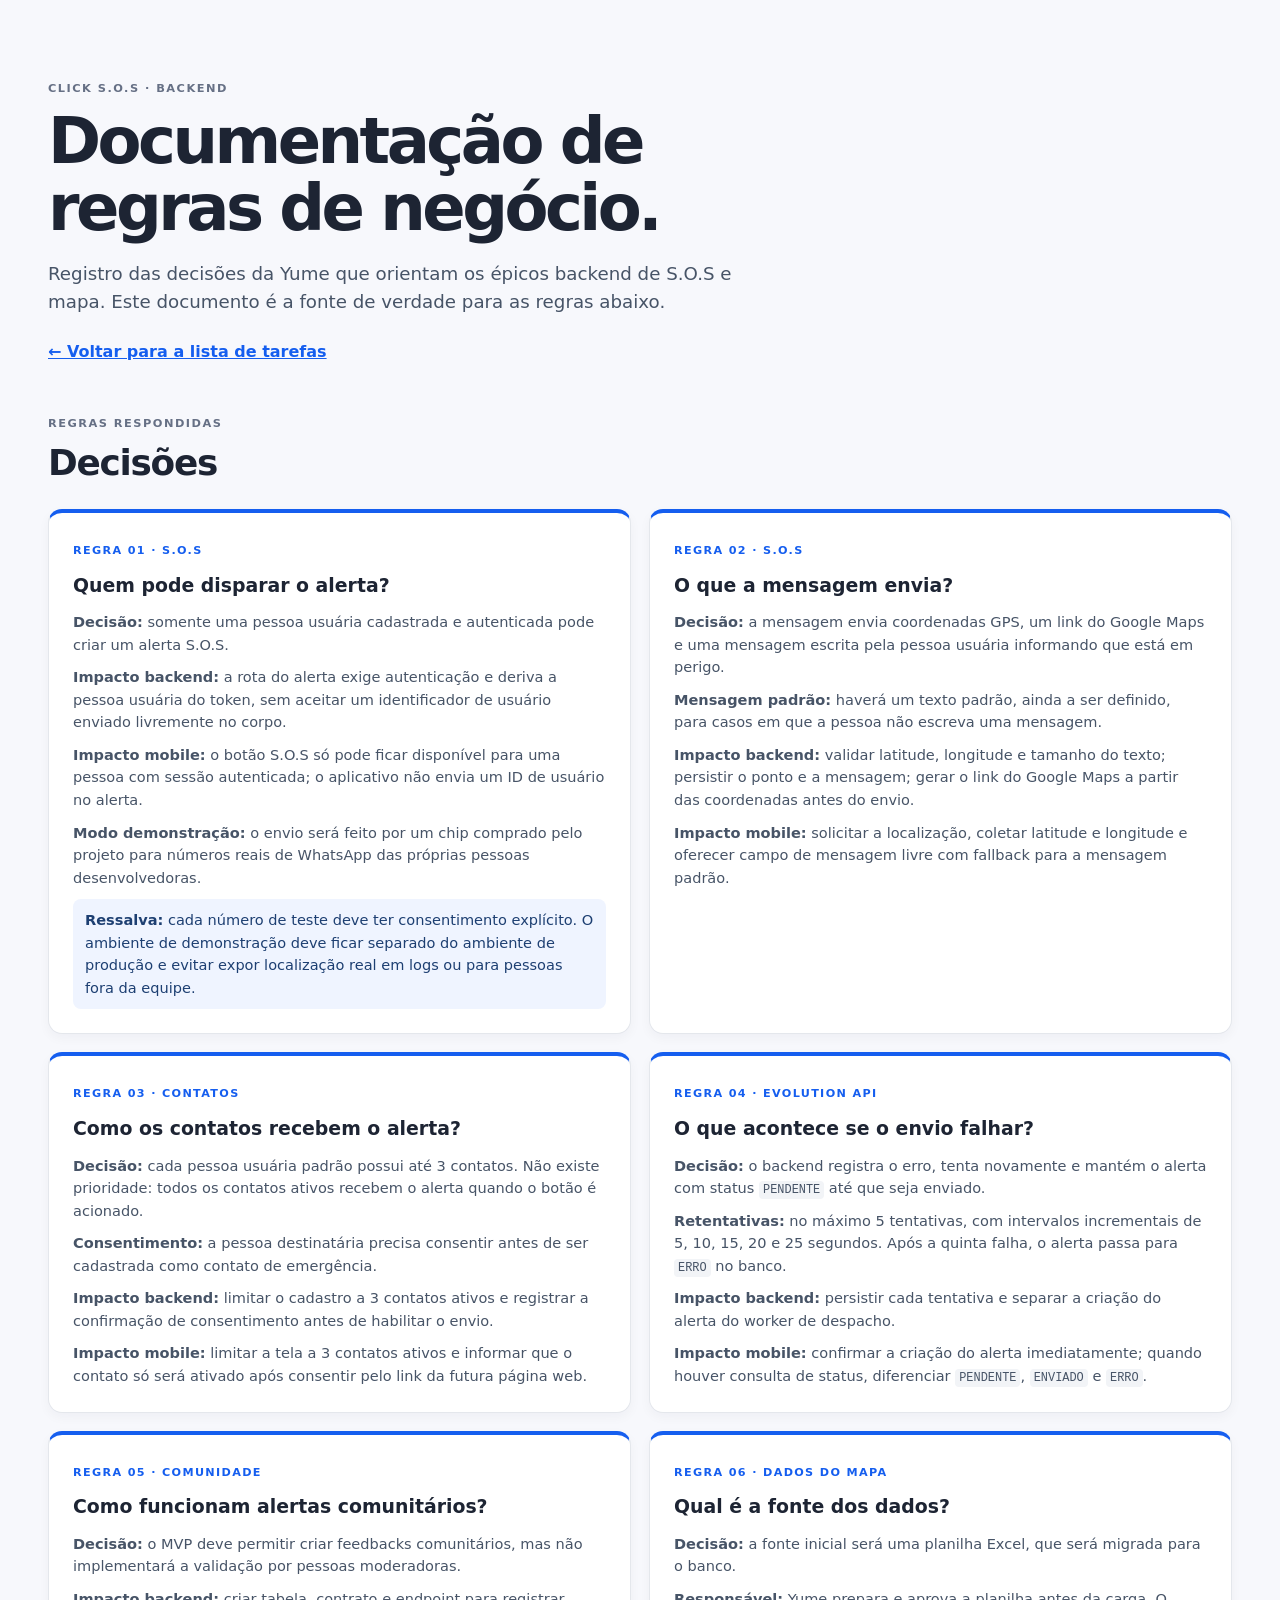
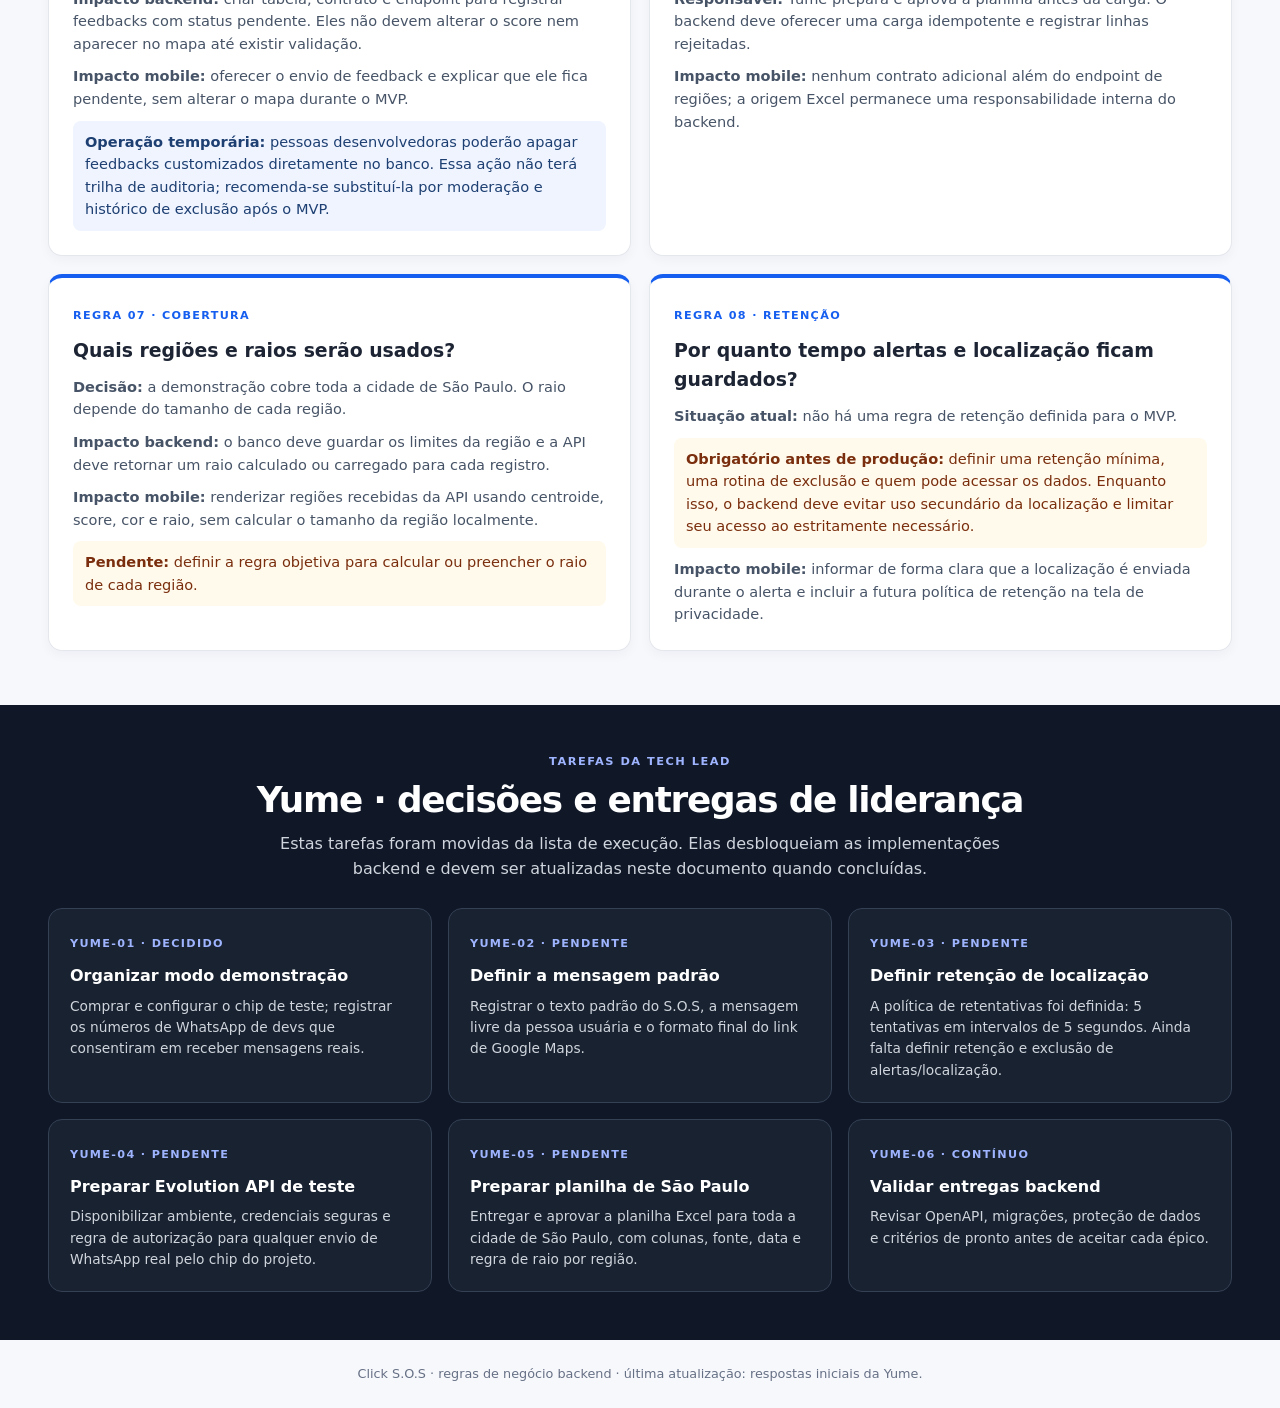
==== docs/business-rules.html @ d90eb865 "docs: prepare pages site structure" ====
<!doctype html>
<html lang="pt-BR">
  <head>
    <meta charset="utf-8" />
    <meta name="viewport" content="width=device-width, initial-scale=1" />
    <title>Click S.O.S — Documentação de regras de negócio</title>
    <link rel="stylesheet" href="styles.css" />
  </head>
  <body>
    <header class="hero rules-hero">
      <p class="eyebrow">CLICK S.O.S · BACKEND</p>
      <h1>Documentação de<br />regras de negócio.</h1>
      <p class="intro">Registro das decisões da Yume que orientam os épicos backend de S.O.S e mapa. Este documento é a fonte de verdade para as regras abaixo.</p>
      <p class="back-link"><a href="index.html">← Voltar para a lista de tarefas</a></p>
    </header>

    <main>
      <section class="answers" aria-labelledby="answers-title">
        <div class="section-heading">
          <p class="eyebrow">REGRAS RESPONDIDAS</p>
          <h2 id="answers-title">Decisões</h2>
        </div>

        <div class="answer-grid">
          <article class="answer-card">
            <span class="answer-id">REGRA 01 · S.O.S</span>
            <h3>Quem pode disparar o alerta?</h3>
            <p><strong>Decisão:</strong> somente uma pessoa usuária cadastrada e autenticada pode criar um alerta S.O.S.</p>
            <p><strong>Impacto backend:</strong> a rota do alerta exige autenticação e deriva a pessoa usuária do token, sem aceitar um identificador de usuário enviado livremente no corpo.</p>
            <p class="mobile-note"><strong>Impacto mobile:</strong> o botão S.O.S só pode ficar disponível para uma pessoa com sessão autenticada; o aplicativo não envia um ID de usuário no alerta.</p>
            <p><strong>Modo demonstração:</strong> o envio será feito por um chip comprado pelo projeto para números reais de WhatsApp das próprias pessoas desenvolvedoras.</p>
            <p class="note"><strong>Ressalva:</strong> cada número de teste deve ter consentimento explícito. O ambiente de demonstração deve ficar separado do ambiente de produção e evitar expor localização real em logs ou para pessoas fora da equipe.</p>
          </article>

          <article class="answer-card">
            <span class="answer-id">REGRA 02 · S.O.S</span>
            <h3>O que a mensagem envia?</h3>
            <p><strong>Decisão:</strong> a mensagem envia coordenadas GPS, um link do Google Maps e uma mensagem escrita pela pessoa usuária informando que está em perigo.</p>
            <p><strong>Mensagem padrão:</strong> haverá um texto padrão, ainda a ser definido, para casos em que a pessoa não escreva uma mensagem.</p>
            <p><strong>Impacto backend:</strong> validar latitude, longitude e tamanho do texto; persistir o ponto e a mensagem; gerar o link do Google Maps a partir das coordenadas antes do envio.</p>
            <p class="mobile-note"><strong>Impacto mobile:</strong> solicitar a localização, coletar latitude e longitude e oferecer campo de mensagem livre com fallback para a mensagem padrão.</p>
          </article>

          <article class="answer-card">
            <span class="answer-id">REGRA 03 · CONTATOS</span>
            <h3>Como os contatos recebem o alerta?</h3>
            <p><strong>Decisão:</strong> cada pessoa usuária padrão possui até 3 contatos. Não existe prioridade: todos os contatos ativos recebem o alerta quando o botão é acionado.</p>
            <p><strong>Consentimento:</strong> a pessoa destinatária precisa consentir antes de ser cadastrada como contato de emergência.</p>
            <p><strong>Impacto backend:</strong> limitar o cadastro a 3 contatos ativos e registrar a confirmação de consentimento antes de habilitar o envio.</p>
            <p class="mobile-note"><strong>Impacto mobile:</strong> limitar a tela a 3 contatos ativos e informar que o contato só será ativado após consentir pelo link da futura página web.</p>
          </article>

          <article class="answer-card">
            <span class="answer-id">REGRA 04 · EVOLUTION API</span>
            <h3>O que acontece se o envio falhar?</h3>
            <p><strong>Decisão:</strong> o backend registra o erro, tenta novamente e mantém o alerta com status <code>PENDENTE</code> até que seja enviado.</p>
            <p><strong>Retentativas:</strong> no máximo 5 tentativas, com intervalos incrementais de 5, 10, 15, 20 e 25 segundos. Após a quinta falha, o alerta passa para <code>ERRO</code> no banco.</p>
            <p><strong>Impacto backend:</strong> persistir cada tentativa e separar a criação do alerta do worker de despacho.</p>
            <p class="mobile-note"><strong>Impacto mobile:</strong> confirmar a criação do alerta imediatamente; quando houver consulta de status, diferenciar <code>PENDENTE</code>, <code>ENVIADO</code> e <code>ERRO</code>.</p>
          </article>

          <article class="answer-card">
            <span class="answer-id">REGRA 05 · COMUNIDADE</span>
            <h3>Como funcionam alertas comunitários?</h3>
            <p><strong>Decisão:</strong> o MVP deve permitir criar feedbacks comunitários, mas não implementará a validação por pessoas moderadoras.</p>
            <p><strong>Impacto backend:</strong> criar tabela, contrato e endpoint para registrar feedbacks com status pendente. Eles não devem alterar o score nem aparecer no mapa até existir validação.</p>
            <p class="mobile-note"><strong>Impacto mobile:</strong> oferecer o envio de feedback e explicar que ele fica pendente, sem alterar o mapa durante o MVP.</p>
            <p class="note"><strong>Operação temporária:</strong> pessoas desenvolvedoras poderão apagar feedbacks customizados diretamente no banco. Essa ação não terá trilha de auditoria; recomenda-se substituí-la por moderação e histórico de exclusão após o MVP.</p>
          </article>

          <article class="answer-card">
            <span class="answer-id">REGRA 06 · DADOS DO MAPA</span>
            <h3>Qual é a fonte dos dados?</h3>
            <p><strong>Decisão:</strong> a fonte inicial será uma planilha Excel, que será migrada para o banco.</p>
            <p><strong>Responsável:</strong> Yume prepara e aprova a planilha antes da carga. O backend deve oferecer uma carga idempotente e registrar linhas rejeitadas.</p>
            <p class="mobile-note"><strong>Impacto mobile:</strong> nenhum contrato adicional além do endpoint de regiões; a origem Excel permanece uma responsabilidade interna do backend.</p>
          </article>

          <article class="answer-card">
            <span class="answer-id">REGRA 07 · COBERTURA</span>
            <h3>Quais regiões e raios serão usados?</h3>
            <p><strong>Decisão:</strong> a demonstração cobre toda a cidade de São Paulo. O raio depende do tamanho de cada região.</p>
            <p><strong>Impacto backend:</strong> o banco deve guardar os limites da região e a API deve retornar um raio calculado ou carregado para cada registro.</p>
            <p class="mobile-note"><strong>Impacto mobile:</strong> renderizar regiões recebidas da API usando centroide, score, cor e raio, sem calcular o tamanho da região localmente.</p>
            <p class="pending"><strong>Pendente:</strong> definir a regra objetiva para calcular ou preencher o raio de cada região.</p>
          </article>

          <article class="answer-card">
            <span class="answer-id">REGRA 08 · RETENÇÃO</span>
            <h3>Por quanto tempo alertas e localização ficam guardados?</h3>
            <p><strong>Situação atual:</strong> não há uma regra de retenção definida para o MVP.</p>
            <p class="pending"><strong>Obrigatório antes de produção:</strong> definir uma retenção mínima, uma rotina de exclusão e quem pode acessar os dados. Enquanto isso, o backend deve evitar uso secundário da localização e limitar seu acesso ao estritamente necessário.</p>
            <p class="mobile-note"><strong>Impacto mobile:</strong> informar de forma clara que a localização é enviada durante o alerta e incluir a futura política de retenção na tela de privacidade.</p>
          </article>
        </div>
      </section>

      <section class="tech-lead" aria-labelledby="lead-title">
        <div class="tech-lead-heading">
          <p class="eyebrow">TAREFAS DA TECH LEAD</p>
          <h2 id="lead-title">Yume · decisões e entregas de liderança</h2>
          <p>Estas tarefas foram movidas da lista de execução. Elas desbloqueiam as implementações backend e devem ser atualizadas neste documento quando concluídas.</p>
        </div>
        <div class="lead-grid">
          <article class="lead-task"><span>YUME-01 · DECIDIDO</span><h3>Organizar modo demonstração</h3><p>Comprar e configurar o chip de teste; registrar os números de WhatsApp de devs que consentiram em receber mensagens reais.</p></article>
          <article class="lead-task"><span>YUME-02 · PENDENTE</span><h3>Definir a mensagem padrão</h3><p>Registrar o texto padrão do S.O.S, a mensagem livre da pessoa usuária e o formato final do link de Google Maps.</p></article>
          <article class="lead-task"><span>YUME-03 · PENDENTE</span><h3>Definir retenção de localização</h3><p>A política de retentativas foi definida: 5 tentativas em intervalos de 5 segundos. Ainda falta definir retenção e exclusão de alertas/localização.</p></article>
          <article class="lead-task"><span>YUME-04 · PENDENTE</span><h3>Preparar Evolution API de teste</h3><p>Disponibilizar ambiente, credenciais seguras e regra de autorização para qualquer envio de WhatsApp real pelo chip do projeto.</p></article>
          <article class="lead-task"><span>YUME-05 · PENDENTE</span><h3>Preparar planilha de São Paulo</h3><p>Entregar e aprovar a planilha Excel para toda a cidade de São Paulo, com colunas, fonte, data e regra de raio por região.</p></article>
          <article class="lead-task"><span>YUME-06 · CONTÍNUO</span><h3>Validar entregas backend</h3><p>Revisar OpenAPI, migrações, proteção de dados e critérios de pronto antes de aceitar cada épico.</p></article>
        </div>
      </section>
    </main>

    <footer><p>Click S.O.S · regras de negócio backend · última atualização: respostas iniciais da Yume.</p></footer>
  </body>
</html>
---- docs/styles.css ----
:root {
  --ink: #1d2433;
  --muted: #667085;
  --paper: #f7f8fc;
  --white: #ffffff;
  --border: #e4e7ec;
  --sos: #d92d20;
  --sos-soft: #fff1f0;
  --map: #155eef;
  --map-soft: #eff4ff;
  --foundation: #7f56d9;
  --dev-a: #175cd3;
  --dev-b: #c01048;
  --review: #027a48;
  --shadow: 0 12px 32px rgb(16 24 40 / 7%);
}

* { box-sizing: border-box; }

body {
  margin: 0;
  color: var(--ink);
  background: var(--paper);
  font: 16px/1.55 Inter, ui-sans-serif, system-ui, -apple-system, BlinkMacSystemFont, "Segoe UI", sans-serif;
}

.hero, main, footer { max-width: 1400px; margin: auto; }

.hero {
  padding: 80px 48px 52px;
}

.eyebrow, .task-meta {
  margin: 0 0 10px;
  color: var(--muted);
  font-size: .71rem;
  font-weight: 800;
  letter-spacing: .13em;
}

h1, h2, h3, h4, p { margin-top: 0; }
h1 { margin-bottom: 18px; font-size: clamp(2.5rem, 5vw, 4.7rem); line-height: 1.05; letter-spacing: -.055em; }
h2 { font-size: clamp(1.7rem, 2.8vw, 2.65rem); line-height: 1.12; letter-spacing: -.035em; }
h3 { margin: 0; font-size: 1.05rem; }
h4 { margin-bottom: 9px; font-size: 1.05rem; line-height: 1.25; }
.intro { max-width: 730px; color: #475467; font-size: 1.14rem; }
a { color: #155eef; font-weight: 700; }.back-link { margin: 24px 0 0; }.rules-hero { padding-bottom: 38px; }
.document-links { display: flex; flex-wrap: wrap; gap: 12px; margin-top: 26px; }.document-links a { padding: 10px 15px; border: 1px solid #b2ccff; border-radius: 8px; background: #eff4ff; text-decoration: none; font-size: .9rem; transition: transform .16s ease, box-shadow .16s ease, background .16s ease; }.document-links a:hover { background: #dbe9ff; box-shadow: 0 5px 12px rgb(21 94 239 / 18%); transform: translateY(-2px); }.document-links .placeholder-link { color: #475467; border-color: #d0d5dd; background: var(--white); }.document-links .placeholder-link:hover { background: #f9fafb; box-shadow: 0 5px 12px rgb(16 24 40 / 10%); }.placeholder-link span { margin-left: 5px; color: #98a2b3; font-size: .72rem; font-weight: 700; text-transform: uppercase; }

.yume-notice { display: grid; grid-template-columns: minmax(0, 1.7fr) minmax(210px, .55fr); gap: 30px; max-width: 1180px; margin: 2px auto 30px; overflow: hidden; border: 1px solid #f04438; border-radius: 18px; background: #fef3f2; }.yume-notice-content { padding: 30px 12px 30px 31px; }.yume-notice .eyebrow { color: #b42318; }.yume-notice h2 { margin-bottom: 6px; font-size: 1.85rem; }.yume-intro { margin-bottom: 18px; color: #912018; font-size: .94rem; }.yume-notice blockquote { margin: 11px 0; padding: 10px 14px; border-left: 3px solid #d92d20; background: rgb(255 255 255 / 70%); color: #912018; font-size: 1rem; font-weight: 700; }.links-label { color: #b42318; font-size: .68rem; font-weight: 800; letter-spacing: .1em; margin: 20px 0 8px; }.practice-links { display: flex; flex-wrap: wrap; gap: 9px; }.practice-links a { padding: 7px 10px; border-radius: 6px; background: #fee4e2; color: #912018; font-size: .79rem; text-decoration: none; transition: transform .16s ease, background .16s ease, box-shadow .16s ease; }.practice-links a:hover { background: #fecdca; box-shadow: 0 4px 10px rgb(180 35 24 / 18%); transform: translateY(-2px); }.yume-notice img { width: 100%; height: 100%; min-height: 280px; justify-self: end; object-fit: cover; object-position: center; filter: saturate(.94) contrast(1.04); }

.overview { display: grid; grid-template-columns: repeat(2, 1fr); gap: 20px; padding: 52px 48px; }
.overview article { position: relative; min-height: 190px; padding: 27px 27px 20px 93px; border-radius: 18px; background: var(--white); box-shadow: var(--shadow); }
.overview article:first-child { border-top: 5px solid var(--sos); }.overview article:last-child { border-top: 5px solid var(--map); }
.overview h2 { margin-bottom: 8px; font-size: 1.5rem; }.overview p { color: #475467; }.overview ul { margin: 14px 0 0; padding-left: 18px; color: #475467; font-size: .9rem; }
.number { position: absolute; top: 27px; left: 25px; color: #d0d5dd; font-size: 2.7rem; font-weight: 900; letter-spacing: -.1em; }

.data-models { padding: 20px 48px 52px; }.model-grid { display: grid; grid-template-columns: repeat(2, minmax(0, 1fr)); gap: 18px; max-width: 1280px; margin: auto; }.model-card { overflow: hidden; border: 1px solid #d0d5dd; border-radius: 14px; background: #182230; }.model-card h3 { margin: 0; padding: 14px 18px; color: #d0e5ff; border-bottom: 1px solid #344054; font: 800 .78rem/1.2 "SFMono-Regular", Consolas, monospace; letter-spacing: .06em; }.model-card pre { margin: 0; padding: 18px; overflow-x: auto; color: #d0d5dd; font: .78rem/1.5 "SFMono-Regular", Consolas, monospace; }

.epic { margin: 16px 32px 54px; padding: 40px 16px 18px; border-radius: 24px; }.epic.sos { background: var(--sos-soft); }.epic.map { background: var(--map-soft); }
.epic-heading { display: flex; justify-content: space-between; gap: 32px; align-items: flex-start; max-width: 1280px; margin: 0 auto 28px; padding: 0 16px; }.epic-heading > div:first-child { max-width: 740px; }.epic-heading h2 { margin-bottom: 10px; }.epic-heading > div:first-child > p:last-child { color: #475467; }
.success { flex: 0 1 340px; padding: 16px; border: 1px solid #abefc6; border-radius: 13px; background: #ecfdf3; color: #05603a; font-size: .85rem; }.success strong, .success span { display: block; }.success span { margin-top: 4px; }

.lanes { display: grid; grid-template-columns: repeat(2, minmax(0, 1fr)); gap: 22px; max-width: 1280px; margin: auto; }
.lanes.solo { grid-template-columns: minmax(0, 880px); justify-content: center; }
.lane { padding: 16px; border: 1px solid rgb(255 255 255 / 70%); border-radius: 17px; background: rgb(255 255 255 / 48%); }.lane-header { display: flex; align-items: center; gap: 10px; margin: 0 5px 17px; }.avatar { display: grid; place-items: center; width: 28px; height: 28px; border-radius: 50%; color: white; font-size: .78rem; font-weight: 800; }.avatar.a { background: var(--dev-a); }.avatar.b { background: var(--dev-b); }

.task { margin-bottom: 14px; padding: 20px; border: 1px solid var(--border); border-radius: 14px; background: var(--white); box-shadow: 0 4px 12px rgb(16 24 40 / 4%); }.task:last-child { margin-bottom: 0; }.task p { color: #475467; font-size: .9rem; }.task ul { margin: 0 0 15px; padding-left: 19px; color: #475467; font-size: .87rem; }.task-meta { display: flex; justify-content: space-between; margin-bottom: 11px; font-size: .64rem; }.task-meta span:last-child { color: #98a2b3; letter-spacing: normal; }.foundation-card { border-left: 4px solid var(--foundation); }.review-card { border-left: 4px solid var(--review); }.done { margin: 0 !important; padding-top: 12px; border-top: 1px solid var(--border); color: #344054 !important; font-size: .82rem !important; } code { padding: 2px 4px; border-radius: 4px; background: #f2f4f7; font-family: "SFMono-Regular", Consolas, monospace; font-size: .82em; }
.yume-decision { margin-top: 16px; padding: 13px 15px; border: 1px solid #fec84b; border-left: 4px solid #f79009; border-radius: 8px; background: #fffaeb; }.yume-decision strong { display: block; color: #7a2e0e; font-size: .72rem; letter-spacing: .08em; text-transform: uppercase; }.yume-decision p { margin: 4px 0 0; color: #7a2e0e; font-size: .86rem; }

.sequence { max-width: 1180px; margin: 20px auto 50px; padding: 20px 40px; }.sequence h2 { margin-bottom: 20px; }.sequence ol { display: grid; grid-template-columns: repeat(4, 1fr); gap: 20px; margin: 0; padding: 0; list-style: none; }.sequence li { padding: 18px; border-top: 3px solid var(--ink); background: var(--white); font-size: .89rem; }.sequence li span { display: block; margin-bottom: 9px; color: var(--muted); font-size: .68rem; font-weight: 800; letter-spacing: .11em; }

.tech-lead { padding: 48px; background: #101828; color: var(--white); }.tech-lead-heading { max-width: 780px; margin: 0 auto 26px; text-align: center; }.tech-lead h2 { margin-bottom: 12px; }.tech-lead .eyebrow { color: #9fb4ff; }.tech-lead-heading > p:last-child { color: #d0d5dd; }.lead-grid { display: grid; grid-template-columns: repeat(3, minmax(0, 1fr)); gap: 16px; max-width: 1280px; margin: auto; }.lead-task { padding: 21px; border: 1px solid #344054; border-radius: 14px; background: #182230; }.lead-task > span { color: #9fb4ff; font-size: .7rem; font-weight: 800; letter-spacing: .12em; }.lead-task h3 { margin: 9px 0 7px; font-size: 1rem; }.lead-task p { margin: 0; color: #d0d5dd; font-size: .86rem; }

.answers { padding: 12px 48px 54px; }.section-heading { max-width: 1280px; margin: 0 auto 26px; }.section-heading h2 { margin-bottom: 0; }.answer-grid { display: grid; grid-template-columns: repeat(2, minmax(0, 1fr)); gap: 18px; max-width: 1280px; margin: auto; }.answer-card { padding: 24px; border: 1px solid var(--border); border-top: 4px solid var(--map); border-radius: 14px; background: var(--white); box-shadow: 0 4px 12px rgb(16 24 40 / 4%); }.answer-id { color: var(--map); font-size: .7rem; font-weight: 800; letter-spacing: .12em; }.answer-card h3 { margin: 9px 0 11px; font-size: 1.18rem; }.answer-card p { margin-bottom: 10px; color: #475467; font-size: .91rem; }.answer-card p:last-child { margin-bottom: 0; }.pending { padding: 10px 12px; border-radius: 8px; background: #fffaeb; color: #7a2e0e !important; }
.note { padding: 10px 12px; border-radius: 8px; background: #eff4ff; color: #1d3f72 !important; }

.questions { display: grid; grid-template-columns: .75fr 1.25fr; gap: 35px; padding: 44px 48px 54px; color: var(--white); background: #344054; }.questions h2 { margin-bottom: 0; }.questions .eyebrow { color: #b2ccff; }.questions ol { margin: 0; padding-left: 23px; }.questions li { padding: 8px 0 8px 6px; border-bottom: 1px solid #475467; color: #eaecf0; font-size: .93rem; }.questions li:last-child { border-bottom: none; }

footer { padding: 24px 48px; color: #667085; font-size: .8rem; text-align: center; } footer p { margin: 0; }

@media (max-width: 900px) {
  .overview, .lanes, .lead-grid, .questions, .answer-grid, .model-grid, .yume-notice { grid-template-columns: 1fr; }
  .hero { padding: 54px 24px 40px; }.overview { padding: 34px 24px; }.yume-notice { margin: 0 24px 30px; }.yume-notice-content { padding: 27px 24px; }.yume-notice img { min-height: 220px; max-height: 330px; object-position: center 40%; }.epic { margin-inline: 0; border-radius: 0; }.epic-heading { display: block; }.success { margin-top: 18px; }.sequence { padding: 20px 24px; }.sequence ol { grid-template-columns: 1fr 1fr; }.tech-lead, .questions { padding: 40px 24px; } footer { padding-inline: 24px; }
}

@media (max-width: 520px) { .sequence ol { grid-template-columns: 1fr; }.overview article { padding-left: 25px; }.number { position: static; display: block; margin-bottom: 10px; }.task { padding: 16px; } }
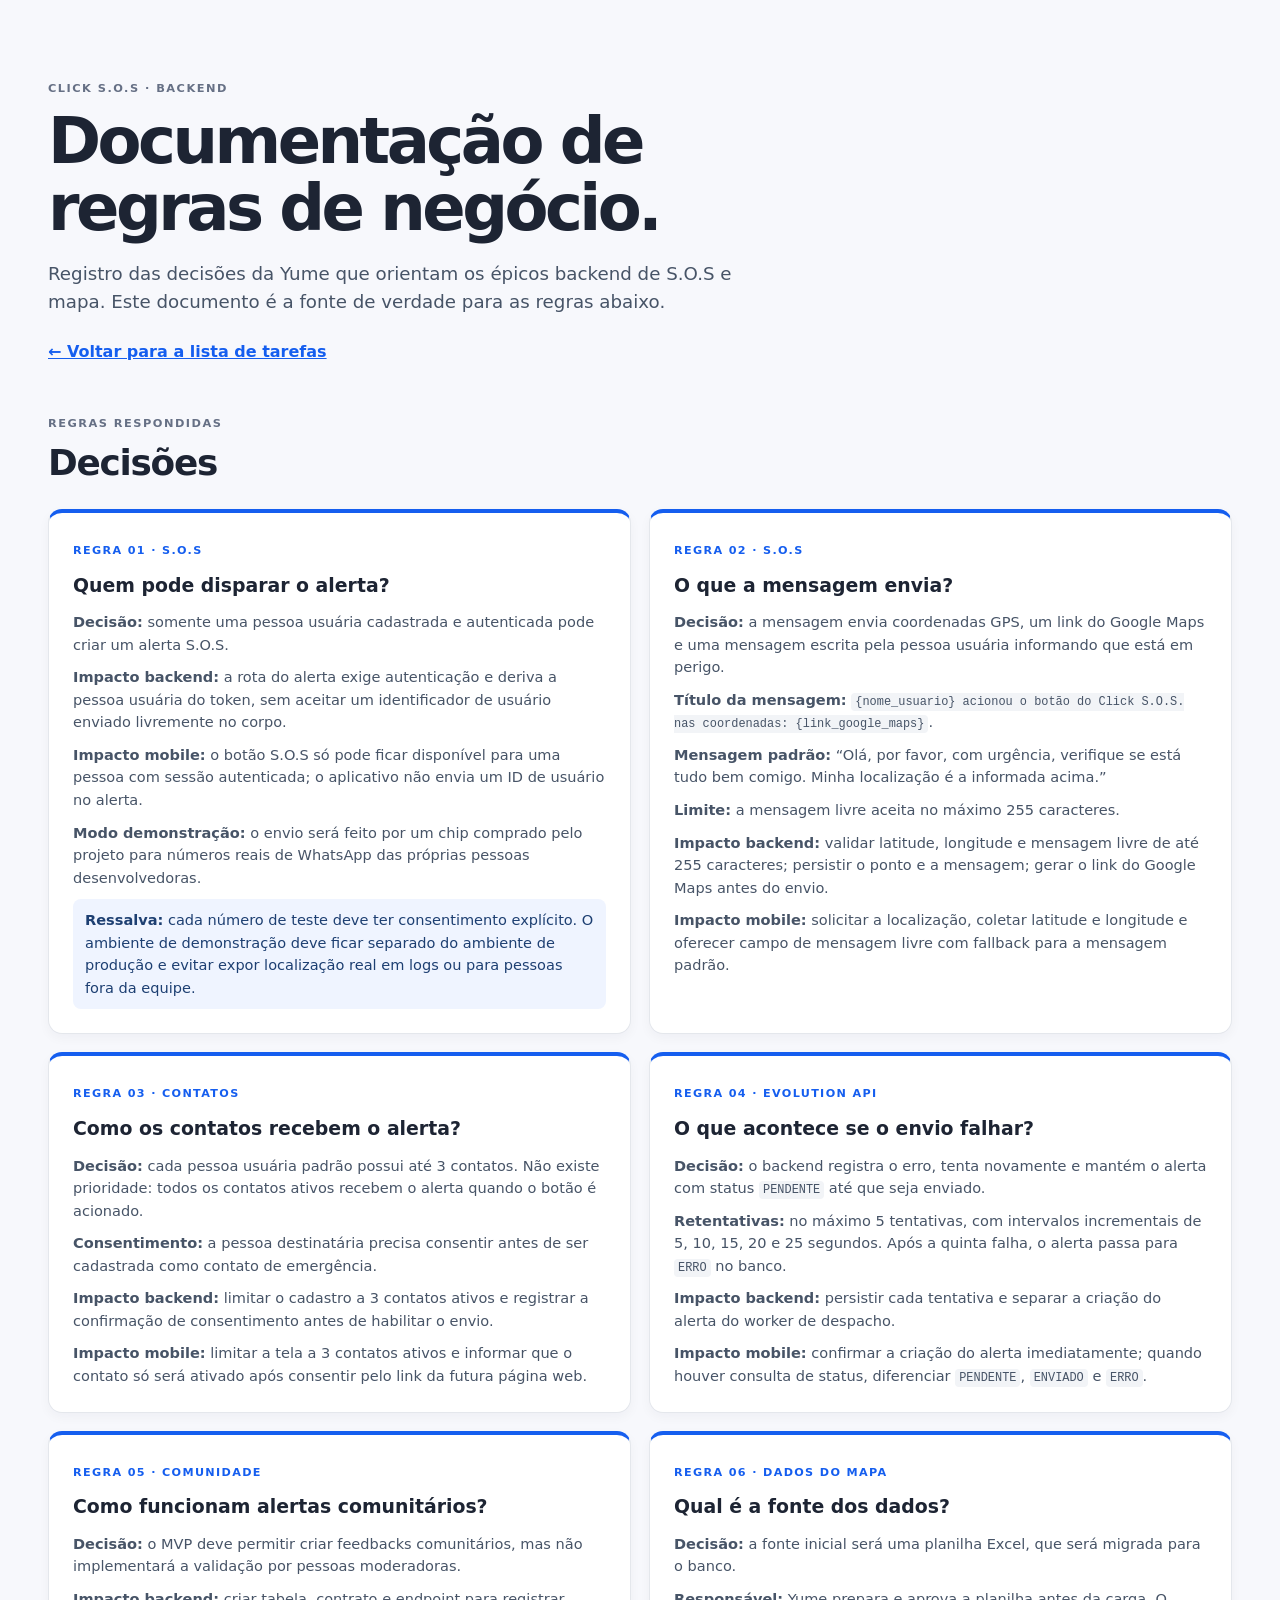
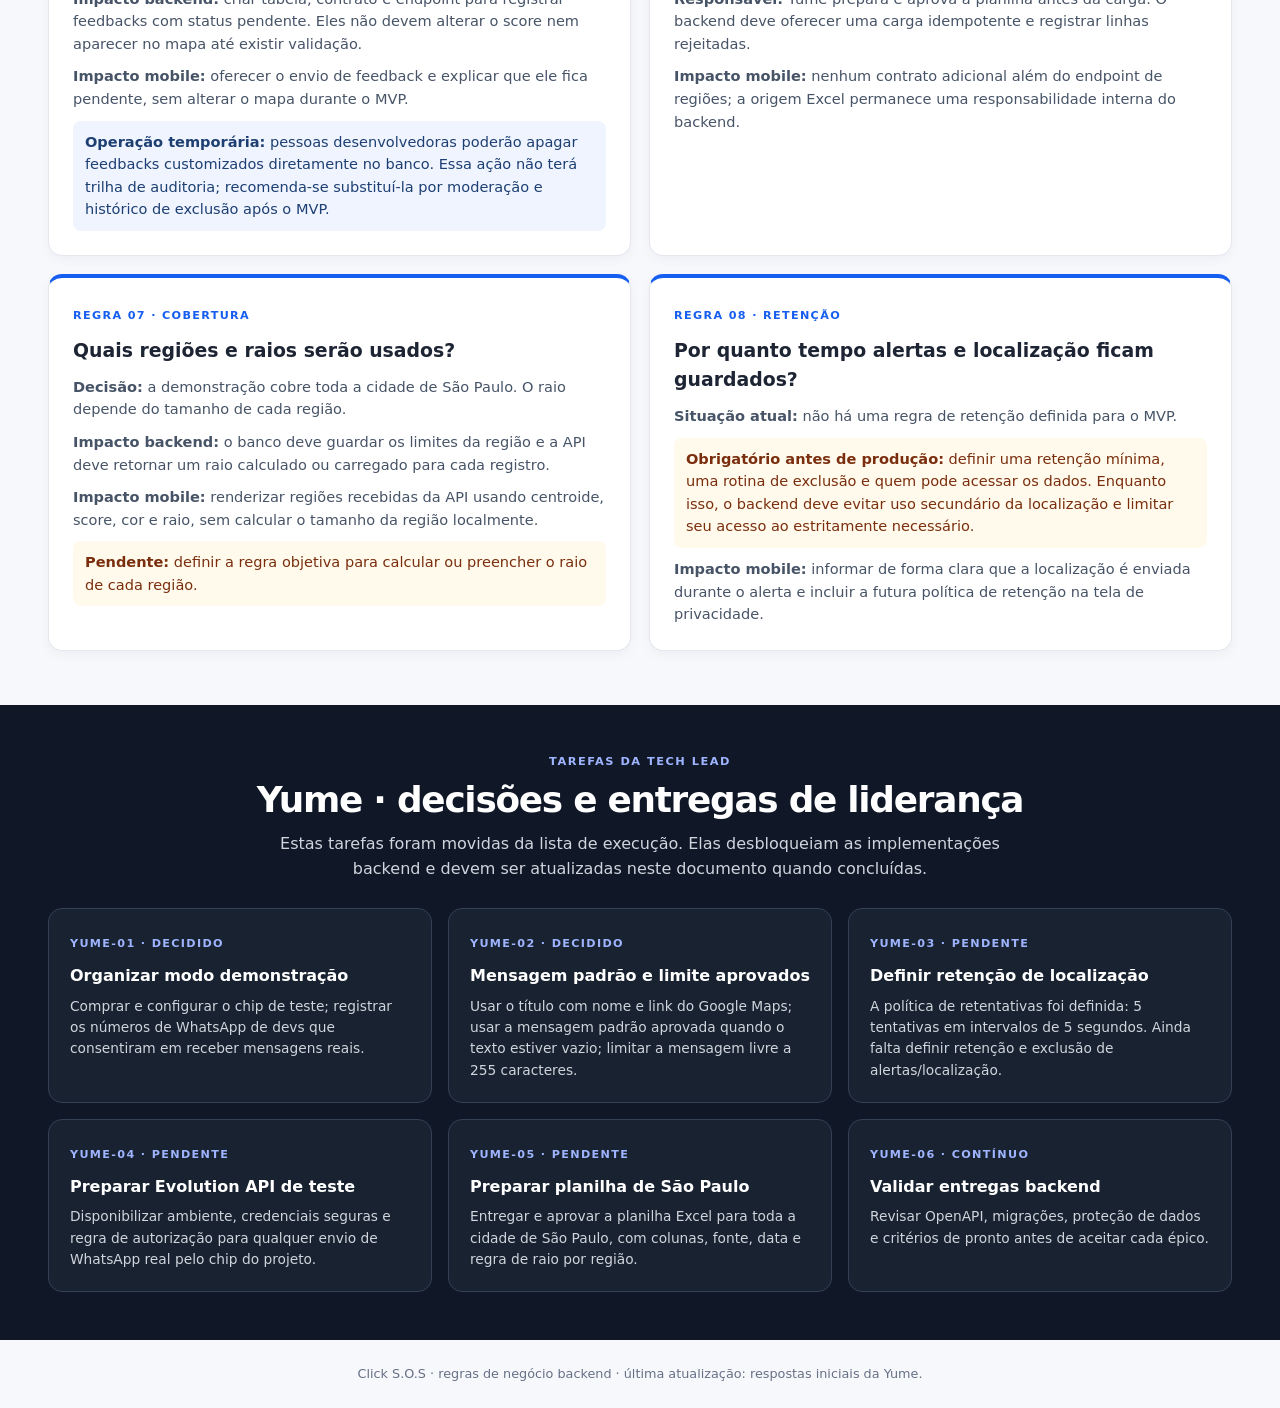
==== commit 384cfb2d: "docs: define SOS message rules" ====
--- a/docs/business-rules.html
+++ b/docs/business-rules.html
@@ -36,8 +36,10 @@
             <span class="answer-id">REGRA 02 · S.O.S</span>
             <h3>O que a mensagem envia?</h3>
             <p><strong>Decisão:</strong> a mensagem envia coordenadas GPS, um link do Google Maps e uma mensagem escrita pela pessoa usuária informando que está em perigo.</p>
-            <p><strong>Mensagem padrão:</strong> haverá um texto padrão, ainda a ser definido, para casos em que a pessoa não escreva uma mensagem.</p>
-            <p><strong>Impacto backend:</strong> validar latitude, longitude e tamanho do texto; persistir o ponto e a mensagem; gerar o link do Google Maps a partir das coordenadas antes do envio.</p>
+            <p><strong>Título da mensagem:</strong> <code>{nome_usuario} acionou o botão do Click S.O.S. nas coordenadas: {link_google_maps}</code>.</p>
+            <p><strong>Mensagem padrão:</strong> “Olá, por favor, com urgência, verifique se está tudo bem comigo. Minha localização é a informada acima.”</p>
+            <p><strong>Limite:</strong> a mensagem livre aceita no máximo 255 caracteres.</p>
+            <p><strong>Impacto backend:</strong> validar latitude, longitude e mensagem livre de até 255 caracteres; persistir o ponto e a mensagem; gerar o link do Google Maps antes do envio.</p>
             <p class="mobile-note"><strong>Impacto mobile:</strong> solicitar a localização, coletar latitude e longitude e oferecer campo de mensagem livre com fallback para a mensagem padrão.</p>
           </article>
 
@@ -103,7 +105,7 @@
         </div>
         <div class="lead-grid">
           <article class="lead-task"><span>YUME-01 · DECIDIDO</span><h3>Organizar modo demonstração</h3><p>Comprar e configurar o chip de teste; registrar os números de WhatsApp de devs que consentiram em receber mensagens reais.</p></article>
-          <article class="lead-task"><span>YUME-02 · PENDENTE</span><h3>Definir a mensagem padrão</h3><p>Registrar o texto padrão do S.O.S, a mensagem livre da pessoa usuária e o formato final do link de Google Maps.</p></article>
+          <article class="lead-task"><span>YUME-02 · DECIDIDO</span><h3>Mensagem padrão e limite aprovados</h3><p>Usar o título com nome e link do Google Maps; usar a mensagem padrão aprovada quando o texto estiver vazio; limitar a mensagem livre a 255 caracteres.</p></article>
           <article class="lead-task"><span>YUME-03 · PENDENTE</span><h3>Definir retenção de localização</h3><p>A política de retentativas foi definida: 5 tentativas em intervalos de 5 segundos. Ainda falta definir retenção e exclusão de alertas/localização.</p></article>
           <article class="lead-task"><span>YUME-04 · PENDENTE</span><h3>Preparar Evolution API de teste</h3><p>Disponibilizar ambiente, credenciais seguras e regra de autorização para qualquer envio de WhatsApp real pelo chip do projeto.</p></article>
           <article class="lead-task"><span>YUME-05 · PENDENTE</span><h3>Preparar planilha de São Paulo</h3><p>Entregar e aprovar a planilha Excel para toda a cidade de São Paulo, com colunas, fonte, data e regra de raio por região.</p></article>
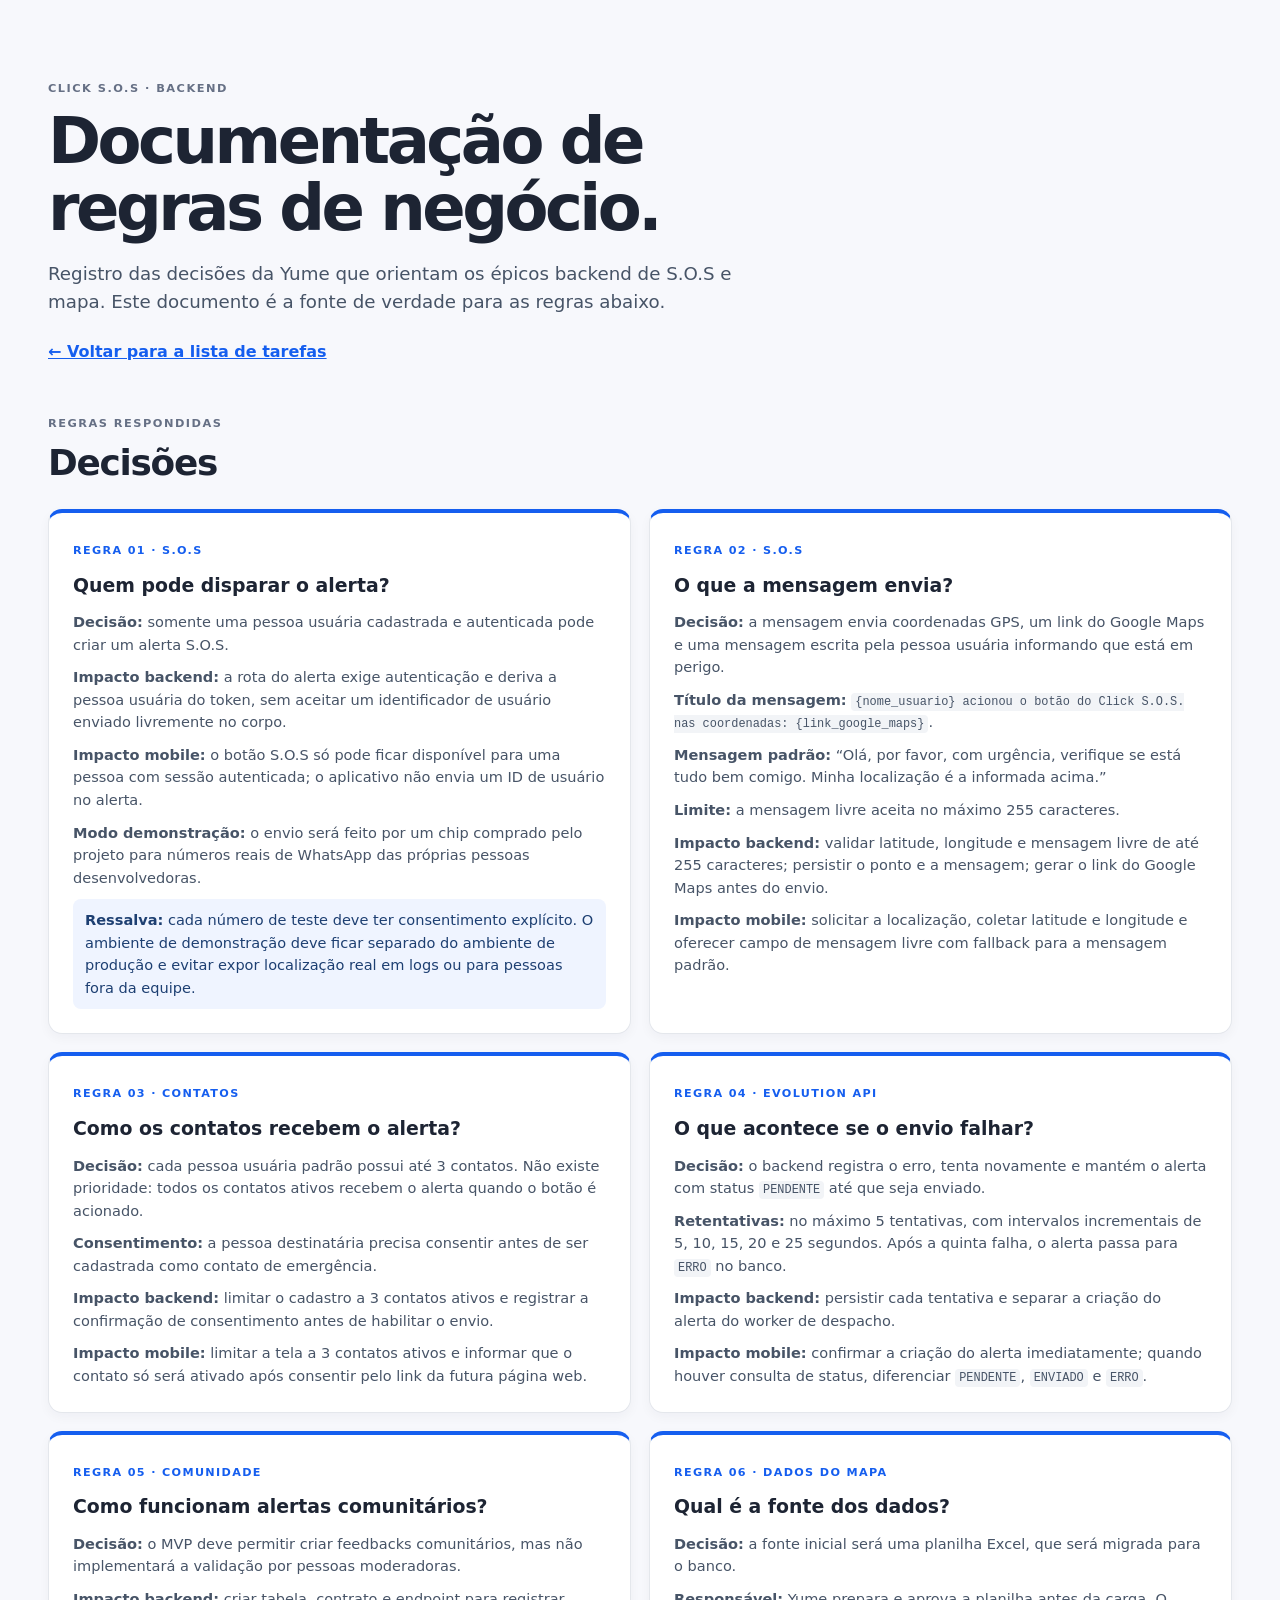
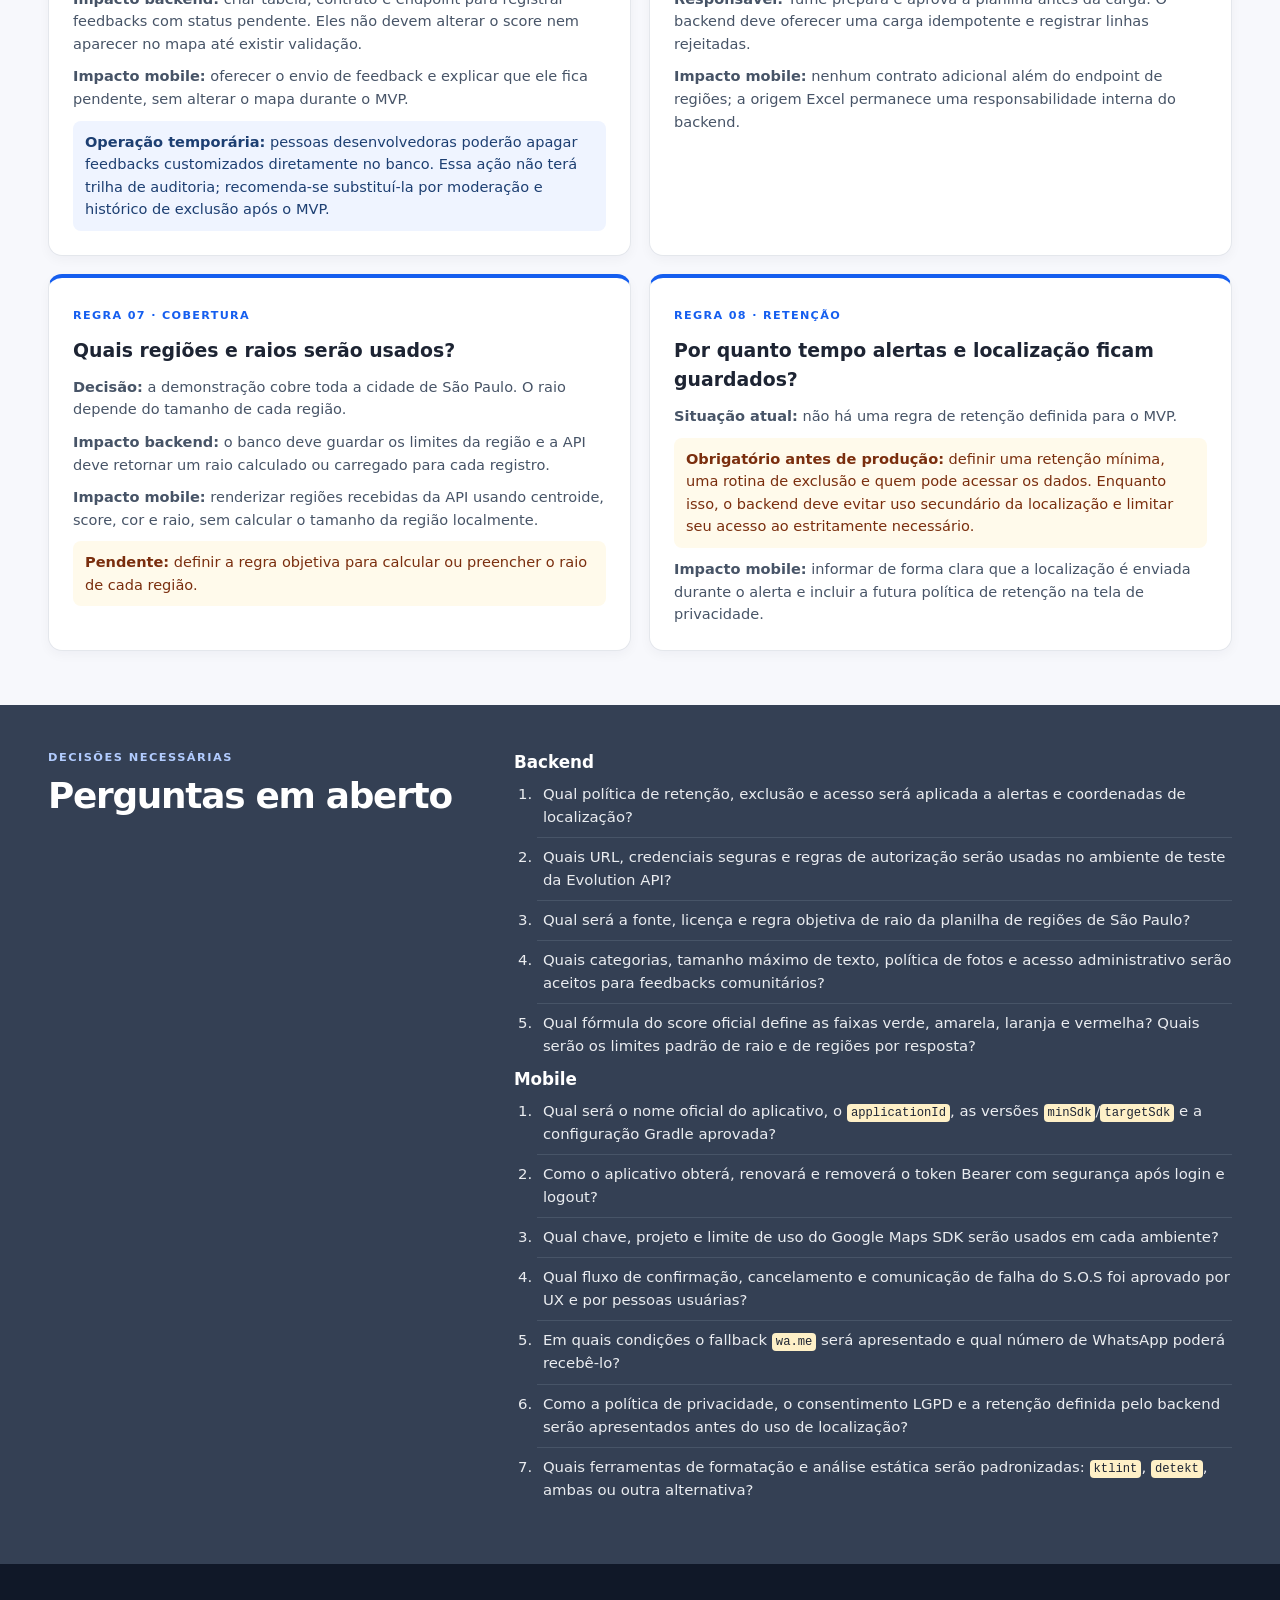
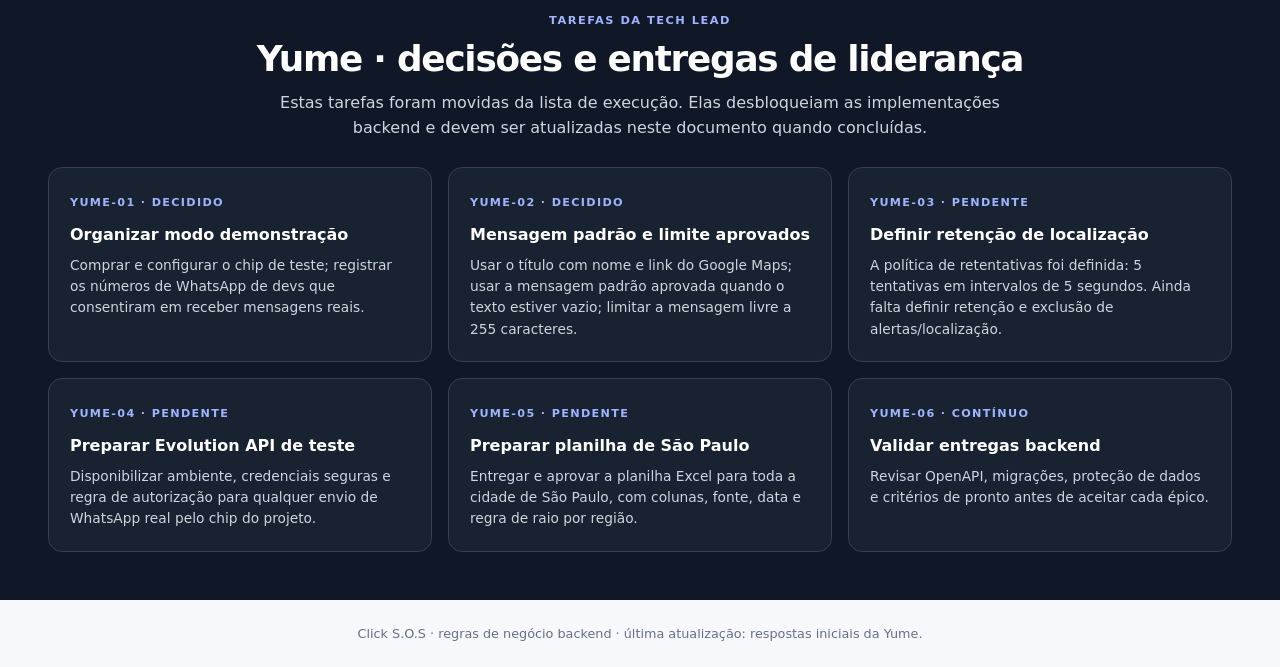
==== commit 42eb9365: "docs: add mobile epics and open questions" ====
--- a/docs/business-rules.html
+++ b/docs/business-rules.html
@@ -97,6 +97,33 @@
         </div>
       </section>
 
+      <section class="questions" aria-labelledby="questions-title">
+        <div>
+          <p class="eyebrow">DECISÕES NECESSÁRIAS</p>
+          <h2 id="questions-title">Perguntas em aberto</h2>
+        </div>
+        <div>
+          <h3>Backend</h3>
+          <ol>
+            <li>Qual política de retenção, exclusão e acesso será aplicada a alertas e coordenadas de localização?</li>
+            <li>Quais URL, credenciais seguras e regras de autorização serão usadas no ambiente de teste da Evolution API?</li>
+            <li>Qual será a fonte, licença e regra objetiva de raio da planilha de regiões de São Paulo?</li>
+            <li>Quais categorias, tamanho máximo de texto, política de fotos e acesso administrativo serão aceitos para feedbacks comunitários?</li>
+            <li>Qual fórmula do score oficial define as faixas verde, amarela, laranja e vermelha? Quais serão os limites padrão de raio e de regiões por resposta?</li>
+          </ol>
+          <h3>Mobile</h3>
+          <ol>
+            <li>Qual será o nome oficial do aplicativo, o <code>applicationId</code>, as versões <code>minSdk</code>/<code>targetSdk</code> e a configuração Gradle aprovada?</li>
+            <li>Como o aplicativo obterá, renovará e removerá o token Bearer com segurança após login e logout?</li>
+            <li>Qual chave, projeto e limite de uso do Google Maps SDK serão usados em cada ambiente?</li>
+            <li>Qual fluxo de confirmação, cancelamento e comunicação de falha do S.O.S foi aprovado por UX e por pessoas usuárias?</li>
+            <li>Em quais condições o fallback <code>wa.me</code> será apresentado e qual número de WhatsApp poderá recebê-lo?</li>
+            <li>Como a política de privacidade, o consentimento LGPD e a retenção definida pelo backend serão apresentados antes do uso de localização?</li>
+            <li>Quais ferramentas de formatação e análise estática serão padronizadas: <code>ktlint</code>, <code>detekt</code>, ambas ou outra alternativa?</li>
+          </ol>
+        </div>
+      </section>
+
       <section class="tech-lead" aria-labelledby="lead-title">
         <div class="tech-lead-heading">
           <p class="eyebrow">TAREFAS DA TECH LEAD</p>
--- a/docs/styles.css
+++ b/docs/styles.css
@@ -75,7 +75,7 @@
 .answers { padding: 12px 48px 54px; }.section-heading { max-width: 1280px; margin: 0 auto 26px; }.section-heading h2 { margin-bottom: 0; }.answer-grid { display: grid; grid-template-columns: repeat(2, minmax(0, 1fr)); gap: 18px; max-width: 1280px; margin: auto; }.answer-card { padding: 24px; border: 1px solid var(--border); border-top: 4px solid var(--map); border-radius: 14px; background: var(--white); box-shadow: 0 4px 12px rgb(16 24 40 / 4%); }.answer-id { color: var(--map); font-size: .7rem; font-weight: 800; letter-spacing: .12em; }.answer-card h3 { margin: 9px 0 11px; font-size: 1.18rem; }.answer-card p { margin-bottom: 10px; color: #475467; font-size: .91rem; }.answer-card p:last-child { margin-bottom: 0; }.pending { padding: 10px 12px; border-radius: 8px; background: #fffaeb; color: #7a2e0e !important; }
 .note { padding: 10px 12px; border-radius: 8px; background: #eff4ff; color: #1d3f72 !important; }
 
-.questions { display: grid; grid-template-columns: .75fr 1.25fr; gap: 35px; padding: 44px 48px 54px; color: var(--white); background: #344054; }.questions h2 { margin-bottom: 0; }.questions .eyebrow { color: #b2ccff; }.questions ol { margin: 0; padding-left: 23px; }.questions li { padding: 8px 0 8px 6px; border-bottom: 1px solid #475467; color: #eaecf0; font-size: .93rem; }.questions li:last-child { border-bottom: none; }
+.questions { display: grid; grid-template-columns: .75fr 1.25fr; gap: 35px; padding: 44px 48px 54px; color: var(--white); background: #344054; }.questions h2 { margin-bottom: 0; }.questions .eyebrow { color: #b2ccff; }.questions ol { margin: 0; padding-left: 23px; }.questions li { padding: 8px 0 8px 6px; border-bottom: 1px solid #475467; color: #eaecf0; font-size: .93rem; }.questions li:last-child { border-bottom: none; }.questions code { color: #1d2433; background: #fef0c7; }
 
 footer { padding: 24px 48px; color: #667085; font-size: .8rem; text-align: center; } footer p { margin: 0; }
 
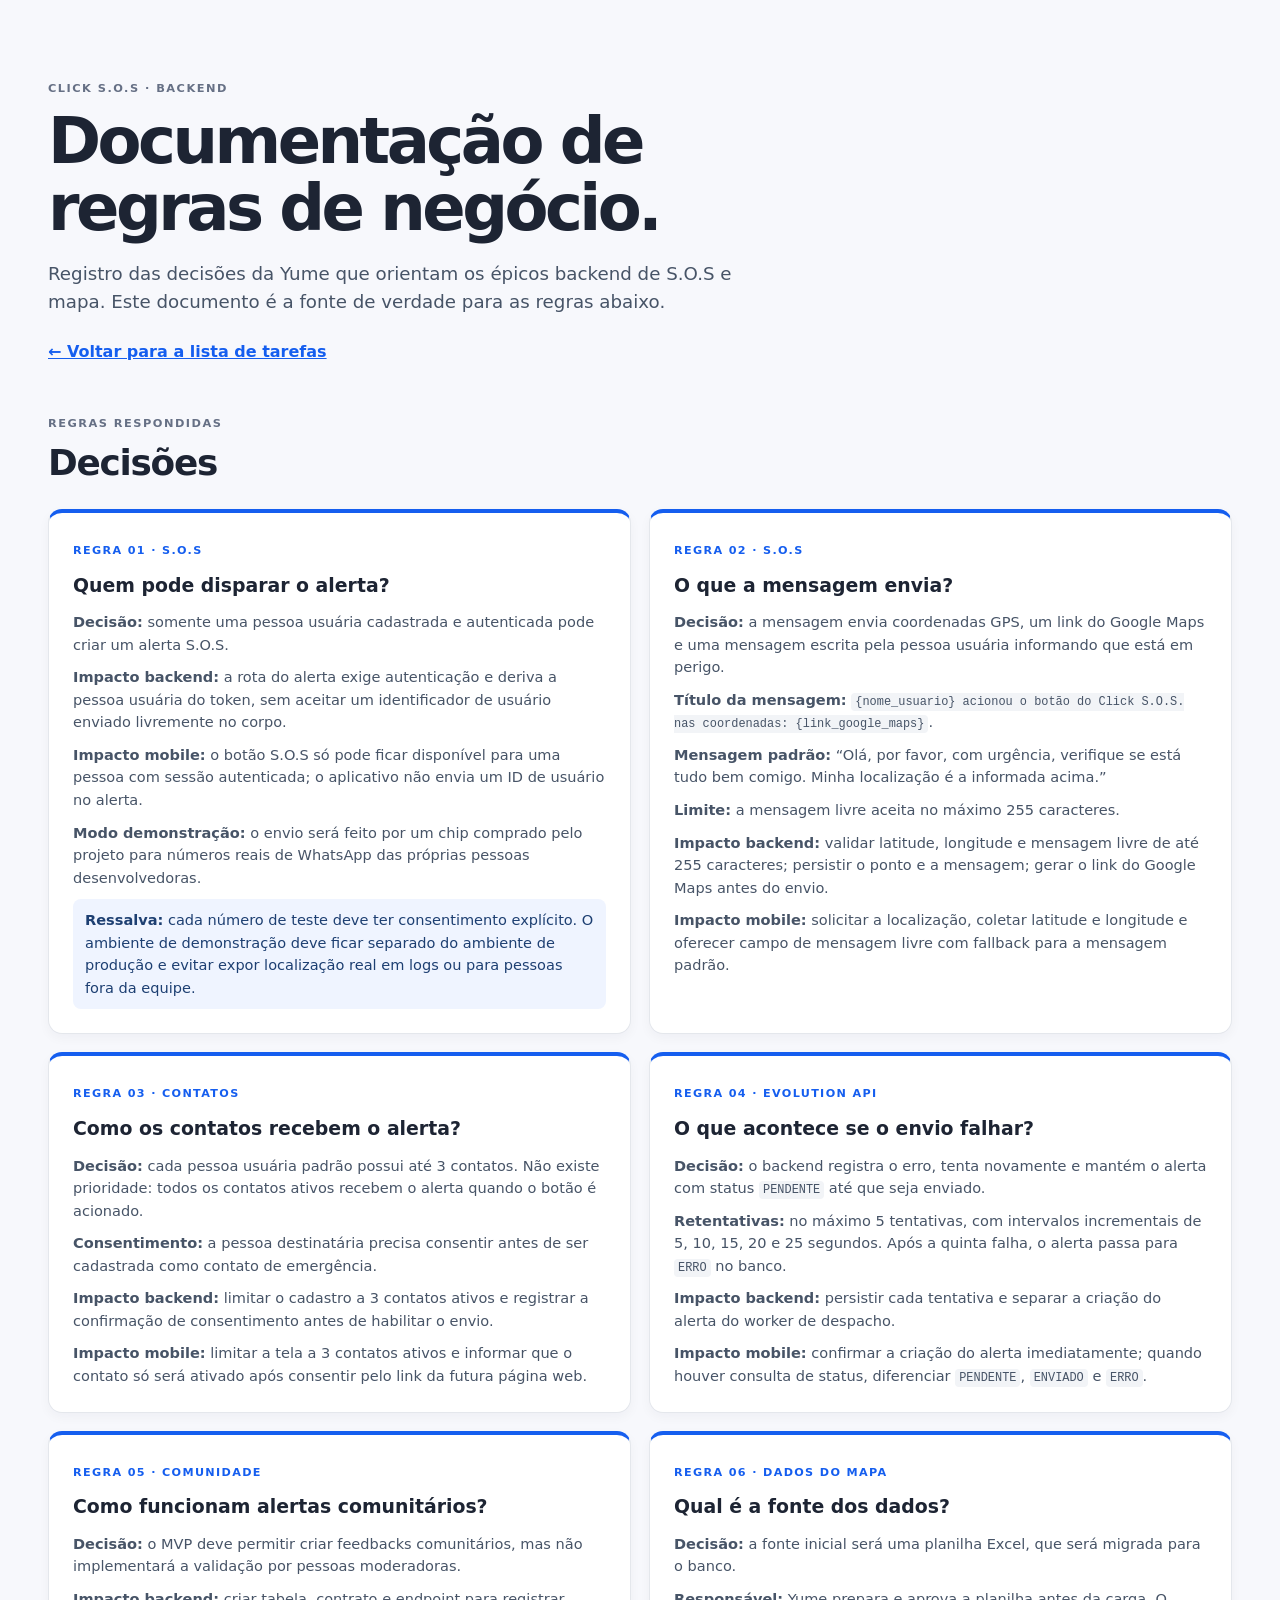
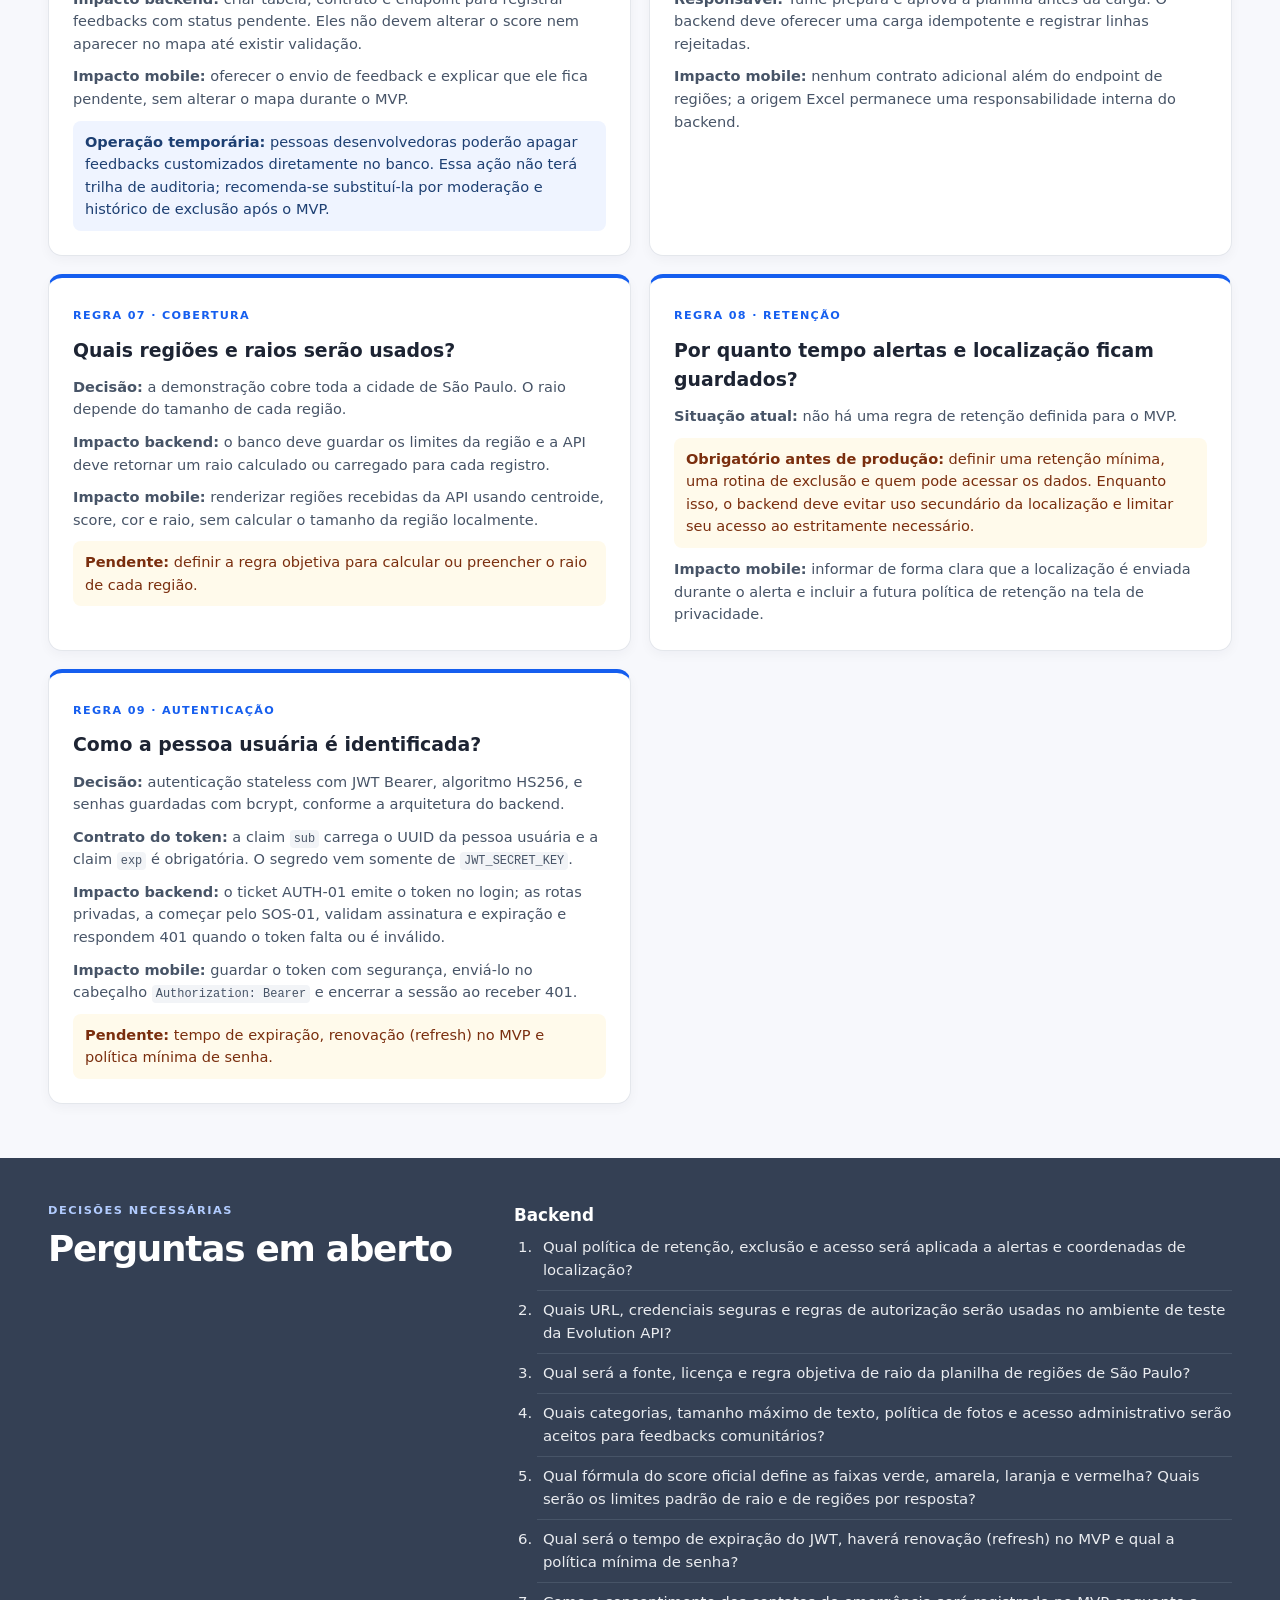
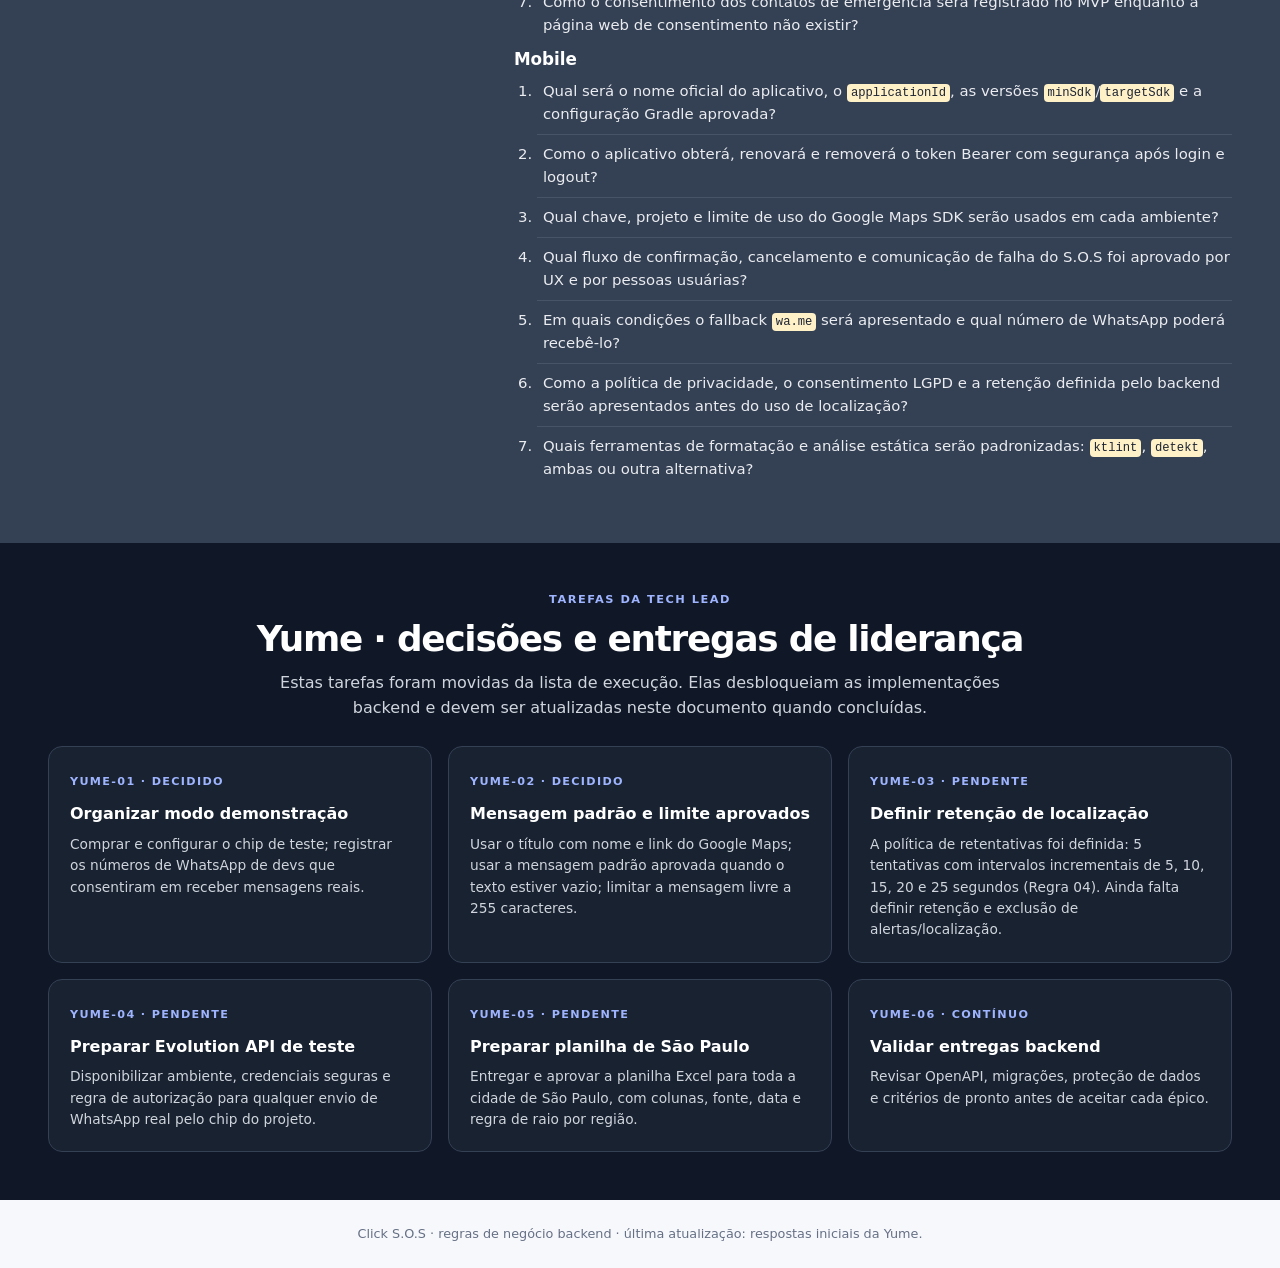
==== commit 5ea9a748: "docs(regras): registra Regra 09 de autenticação e corrige retentativas Documenta o contrato do JWT (" ====
--- a/docs/business-rules.html
+++ b/docs/business-rules.html
@@ -94,6 +94,16 @@
             <p class="pending"><strong>Obrigatório antes de produção:</strong> definir uma retenção mínima, uma rotina de exclusão e quem pode acessar os dados. Enquanto isso, o backend deve evitar uso secundário da localização e limitar seu acesso ao estritamente necessário.</p>
             <p class="mobile-note"><strong>Impacto mobile:</strong> informar de forma clara que a localização é enviada durante o alerta e incluir a futura política de retenção na tela de privacidade.</p>
           </article>
+
+          <article class="answer-card">
+            <span class="answer-id">REGRA 09 · AUTENTICAÇÃO</span>
+            <h3>Como a pessoa usuária é identificada?</h3>
+            <p><strong>Decisão:</strong> autenticação stateless com JWT Bearer, algoritmo HS256, e senhas guardadas com bcrypt, conforme a arquitetura do backend.</p>
+            <p><strong>Contrato do token:</strong> a claim <code>sub</code> carrega o UUID da pessoa usuária e a claim <code>exp</code> é obrigatória. O segredo vem somente de <code>JWT_SECRET_KEY</code>.</p>
+            <p><strong>Impacto backend:</strong> o ticket AUTH-01 emite o token no login; as rotas privadas, a começar pelo SOS-01, validam assinatura e expiração e respondem 401 quando o token falta ou é inválido.</p>
+            <p class="mobile-note"><strong>Impacto mobile:</strong> guardar o token com segurança, enviá-lo no cabeçalho <code>Authorization: Bearer</code> e encerrar a sessão ao receber 401.</p>
+            <p class="pending"><strong>Pendente:</strong> tempo de expiração, renovação (refresh) no MVP e política mínima de senha.</p>
+          </article>
         </div>
       </section>
 
@@ -110,6 +120,8 @@
             <li>Qual será a fonte, licença e regra objetiva de raio da planilha de regiões de São Paulo?</li>
             <li>Quais categorias, tamanho máximo de texto, política de fotos e acesso administrativo serão aceitos para feedbacks comunitários?</li>
             <li>Qual fórmula do score oficial define as faixas verde, amarela, laranja e vermelha? Quais serão os limites padrão de raio e de regiões por resposta?</li>
+            <li>Qual será o tempo de expiração do JWT, haverá renovação (refresh) no MVP e qual a política mínima de senha?</li>
+            <li>Como o consentimento dos contatos de emergência será registrado no MVP enquanto a página web de consentimento não existir?</li>
           </ol>
           <h3>Mobile</h3>
           <ol>
@@ -133,7 +145,7 @@
         <div class="lead-grid">
           <article class="lead-task"><span>YUME-01 · DECIDIDO</span><h3>Organizar modo demonstração</h3><p>Comprar e configurar o chip de teste; registrar os números de WhatsApp de devs que consentiram em receber mensagens reais.</p></article>
           <article class="lead-task"><span>YUME-02 · DECIDIDO</span><h3>Mensagem padrão e limite aprovados</h3><p>Usar o título com nome e link do Google Maps; usar a mensagem padrão aprovada quando o texto estiver vazio; limitar a mensagem livre a 255 caracteres.</p></article>
-          <article class="lead-task"><span>YUME-03 · PENDENTE</span><h3>Definir retenção de localização</h3><p>A política de retentativas foi definida: 5 tentativas em intervalos de 5 segundos. Ainda falta definir retenção e exclusão de alertas/localização.</p></article>
+          <article class="lead-task"><span>YUME-03 · PENDENTE</span><h3>Definir retenção de localização</h3><p>A política de retentativas foi definida: 5 tentativas com intervalos incrementais de 5, 10, 15, 20 e 25 segundos (Regra 04). Ainda falta definir retenção e exclusão de alertas/localização.</p></article>
           <article class="lead-task"><span>YUME-04 · PENDENTE</span><h3>Preparar Evolution API de teste</h3><p>Disponibilizar ambiente, credenciais seguras e regra de autorização para qualquer envio de WhatsApp real pelo chip do projeto.</p></article>
           <article class="lead-task"><span>YUME-05 · PENDENTE</span><h3>Preparar planilha de São Paulo</h3><p>Entregar e aprovar a planilha Excel para toda a cidade de São Paulo, com colunas, fonte, data e regra de raio por região.</p></article>
           <article class="lead-task"><span>YUME-06 · CONTÍNUO</span><h3>Validar entregas backend</h3><p>Revisar OpenAPI, migrações, proteção de dados e critérios de pronto antes de aceitar cada épico.</p></article>
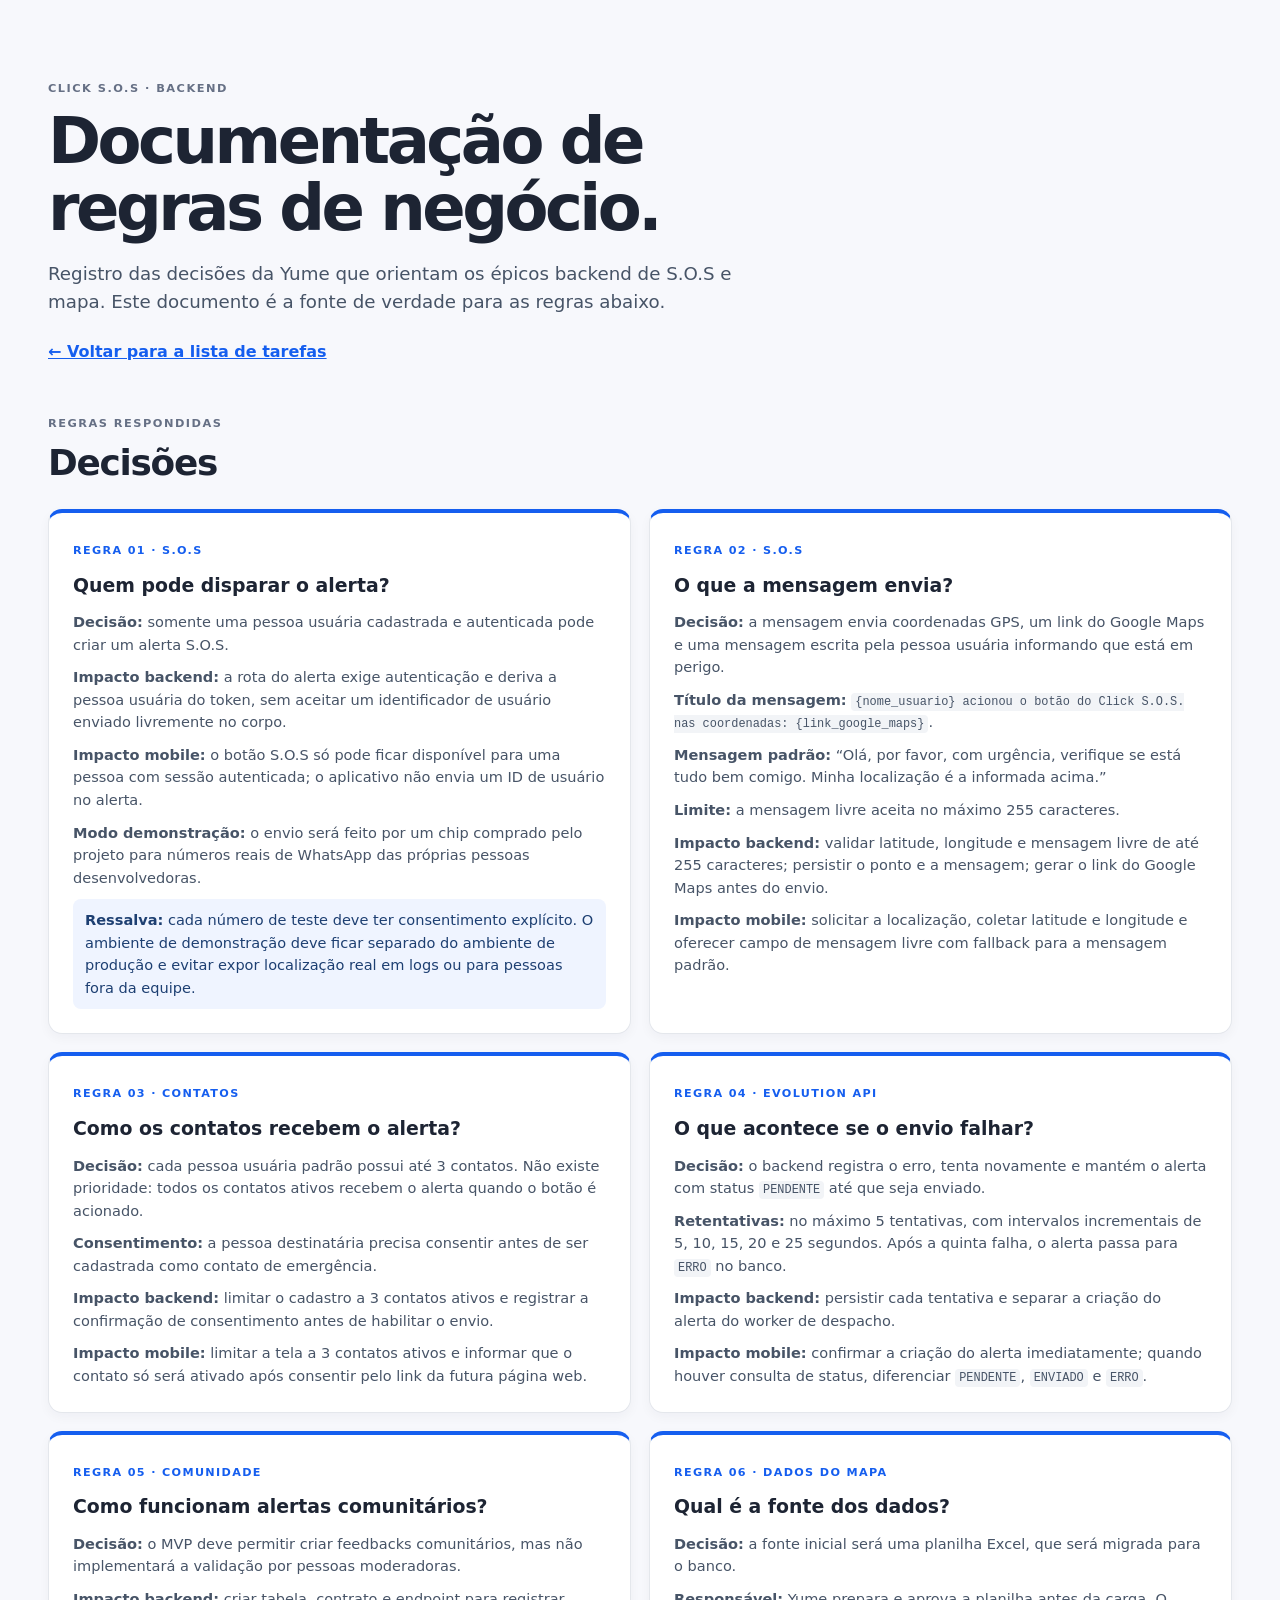
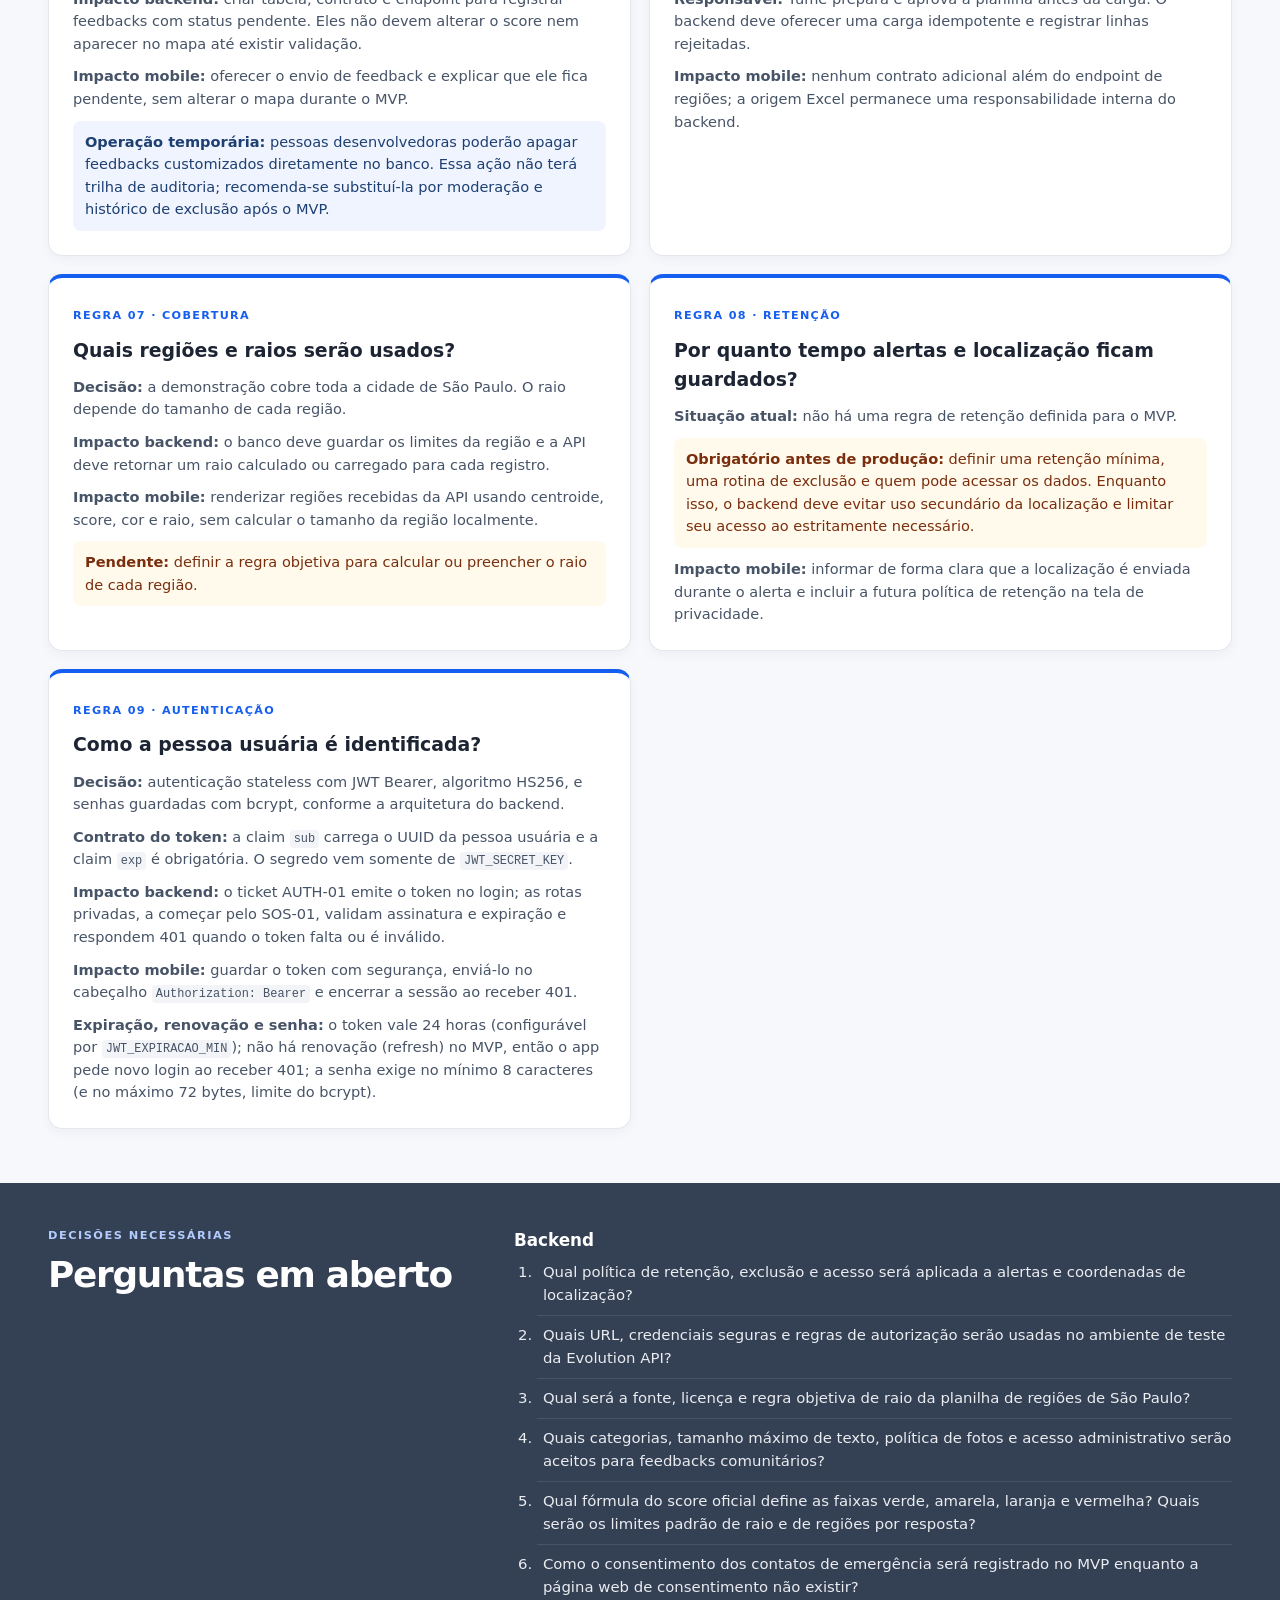
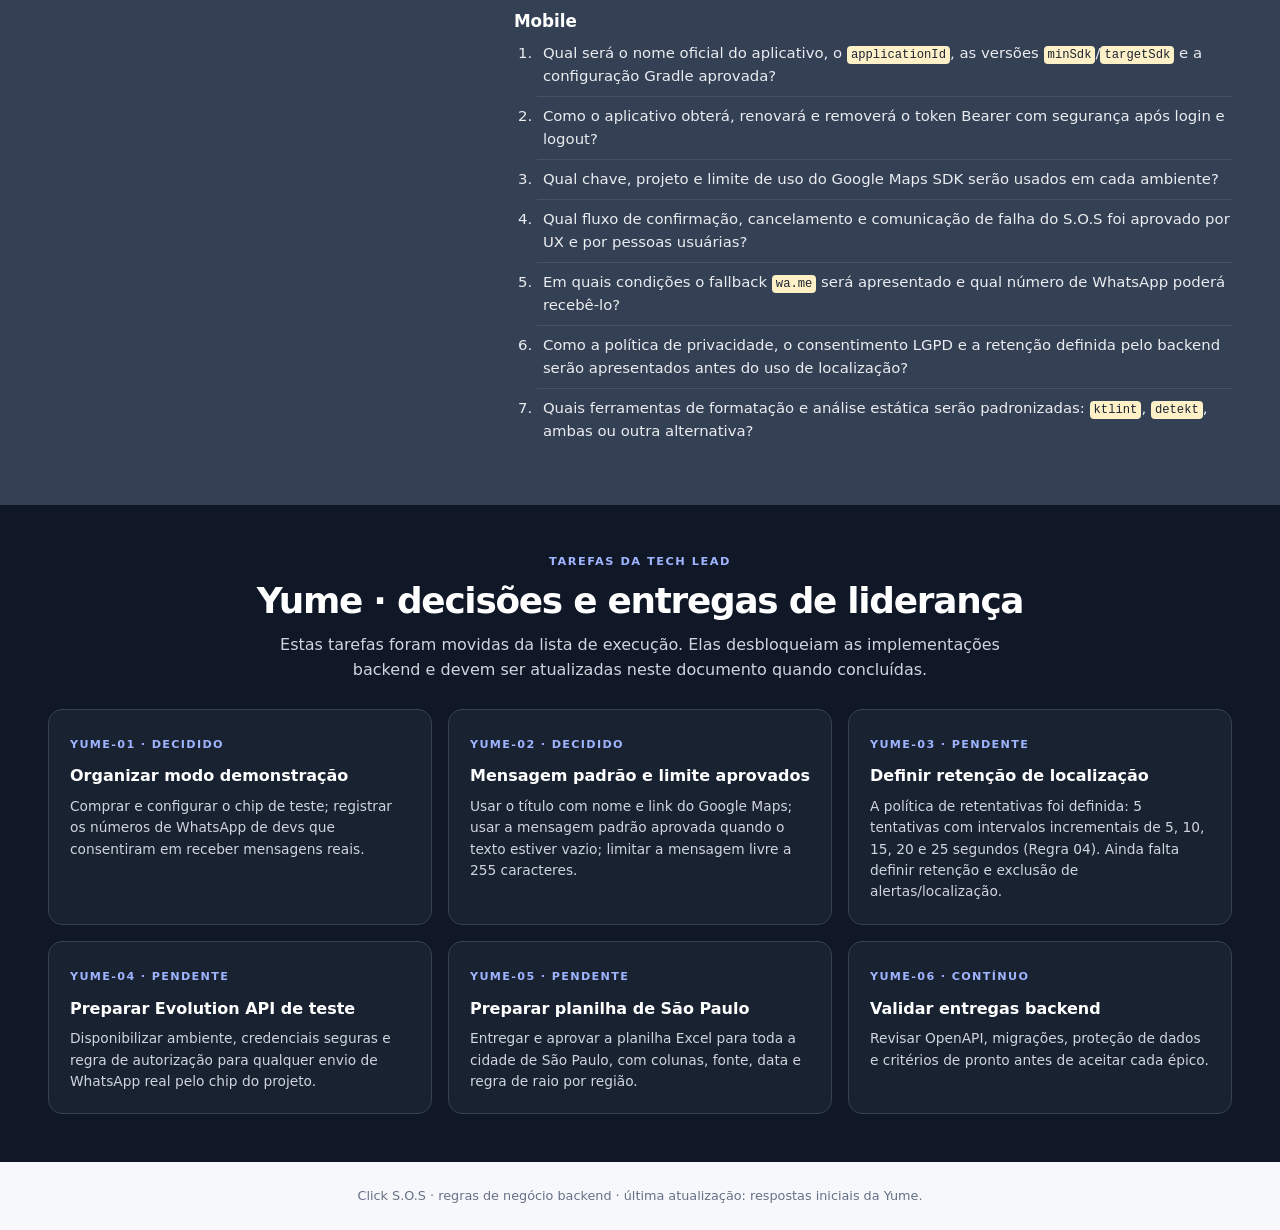
==== commit aa0e34de: "feat(auth): cadastro, login e emissão de JWT (AUTH-01) - POST /api/v1/auth/cadastro: senha com bcryp" ====
--- a/docs/business-rules.html
+++ b/docs/business-rules.html
@@ -102,7 +102,7 @@
             <p><strong>Contrato do token:</strong> a claim <code>sub</code> carrega o UUID da pessoa usuária e a claim <code>exp</code> é obrigatória. O segredo vem somente de <code>JWT_SECRET_KEY</code>.</p>
             <p><strong>Impacto backend:</strong> o ticket AUTH-01 emite o token no login; as rotas privadas, a começar pelo SOS-01, validam assinatura e expiração e respondem 401 quando o token falta ou é inválido.</p>
             <p class="mobile-note"><strong>Impacto mobile:</strong> guardar o token com segurança, enviá-lo no cabeçalho <code>Authorization: Bearer</code> e encerrar a sessão ao receber 401.</p>
-            <p class="pending"><strong>Pendente:</strong> tempo de expiração, renovação (refresh) no MVP e política mínima de senha.</p>
+            <p><strong>Expiração, renovação e senha:</strong> o token vale 24 horas (configurável por <code>JWT_EXPIRACAO_MIN</code>); não há renovação (refresh) no MVP, então o app pede novo login ao receber 401; a senha exige no mínimo 8 caracteres (e no máximo 72 bytes, limite do bcrypt).</p>
           </article>
         </div>
       </section>
@@ -120,7 +120,6 @@
             <li>Qual será a fonte, licença e regra objetiva de raio da planilha de regiões de São Paulo?</li>
             <li>Quais categorias, tamanho máximo de texto, política de fotos e acesso administrativo serão aceitos para feedbacks comunitários?</li>
             <li>Qual fórmula do score oficial define as faixas verde, amarela, laranja e vermelha? Quais serão os limites padrão de raio e de regiões por resposta?</li>
-            <li>Qual será o tempo de expiração do JWT, haverá renovação (refresh) no MVP e qual a política mínima de senha?</li>
             <li>Como o consentimento dos contatos de emergência será registrado no MVP enquanto a página web de consentimento não existir?</li>
           </ol>
           <h3>Mobile</h3>
--- a/docs/styles.css
+++ b/docs/styles.css
@@ -57,7 +57,7 @@
 
 .data-models { padding: 20px 48px 52px; }.model-grid { display: grid; grid-template-columns: repeat(2, minmax(0, 1fr)); gap: 18px; max-width: 1280px; margin: auto; }.model-card { overflow: hidden; border: 1px solid #d0d5dd; border-radius: 14px; background: #182230; }.model-card h3 { margin: 0; padding: 14px 18px; color: #d0e5ff; border-bottom: 1px solid #344054; font: 800 .78rem/1.2 "SFMono-Regular", Consolas, monospace; letter-spacing: .06em; }.model-card pre { margin: 0; padding: 18px; overflow-x: auto; color: #d0d5dd; font: .78rem/1.5 "SFMono-Regular", Consolas, monospace; }
 
-.epic { margin: 16px 32px 54px; padding: 40px 16px 18px; border-radius: 24px; }.epic.sos { background: var(--sos-soft); }.epic.map { background: var(--map-soft); }
+.epic { margin: 16px 32px 54px; padding: 40px 16px 18px; border-radius: 24px; }.epic.sos { background: var(--sos-soft); }.epic.foundation { background: #f4f3ff; }.epic.map { background: var(--map-soft); }
 .epic-heading { display: flex; justify-content: space-between; gap: 32px; align-items: flex-start; max-width: 1280px; margin: 0 auto 28px; padding: 0 16px; }.epic-heading > div:first-child { max-width: 740px; }.epic-heading h2 { margin-bottom: 10px; }.epic-heading > div:first-child > p:last-child { color: #475467; }
 .success { flex: 0 1 340px; padding: 16px; border: 1px solid #abefc6; border-radius: 13px; background: #ecfdf3; color: #05603a; font-size: .85rem; }.success strong, .success span { display: block; }.success span { margin-top: 4px; }
 
